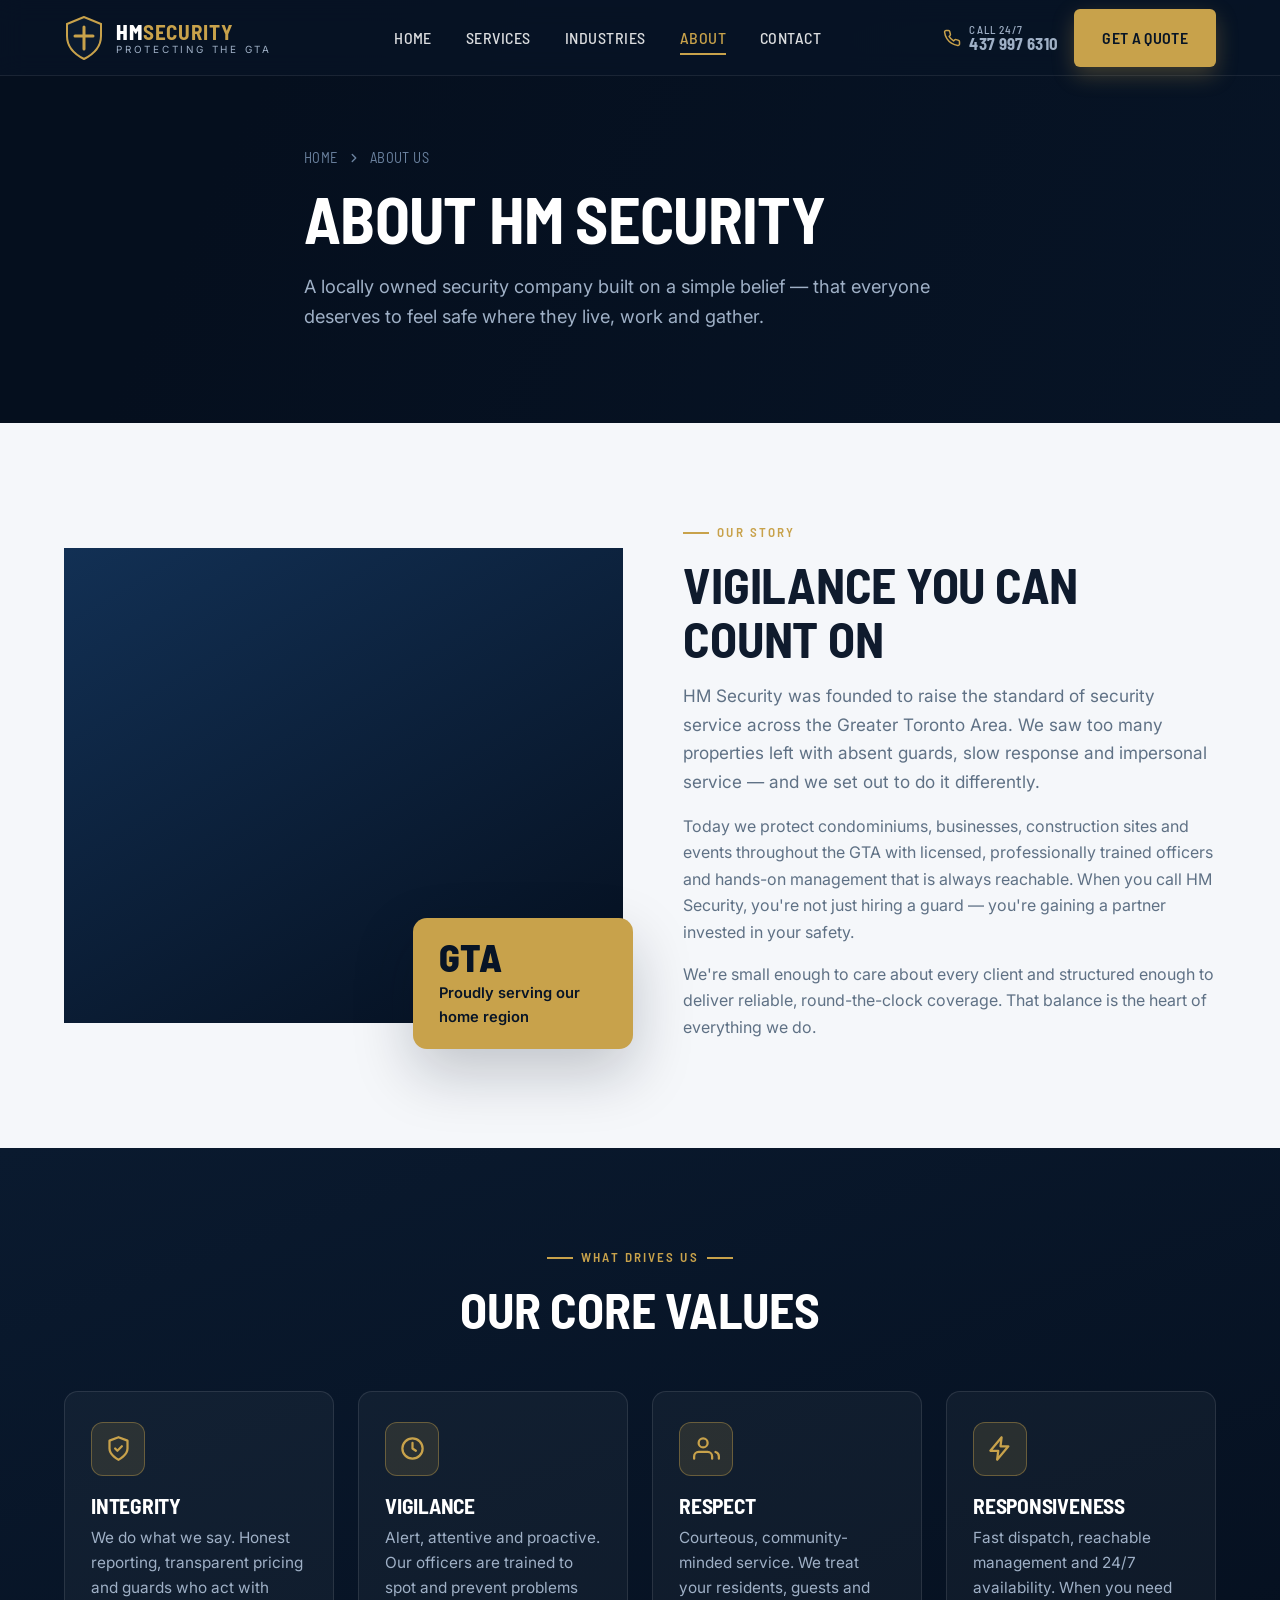
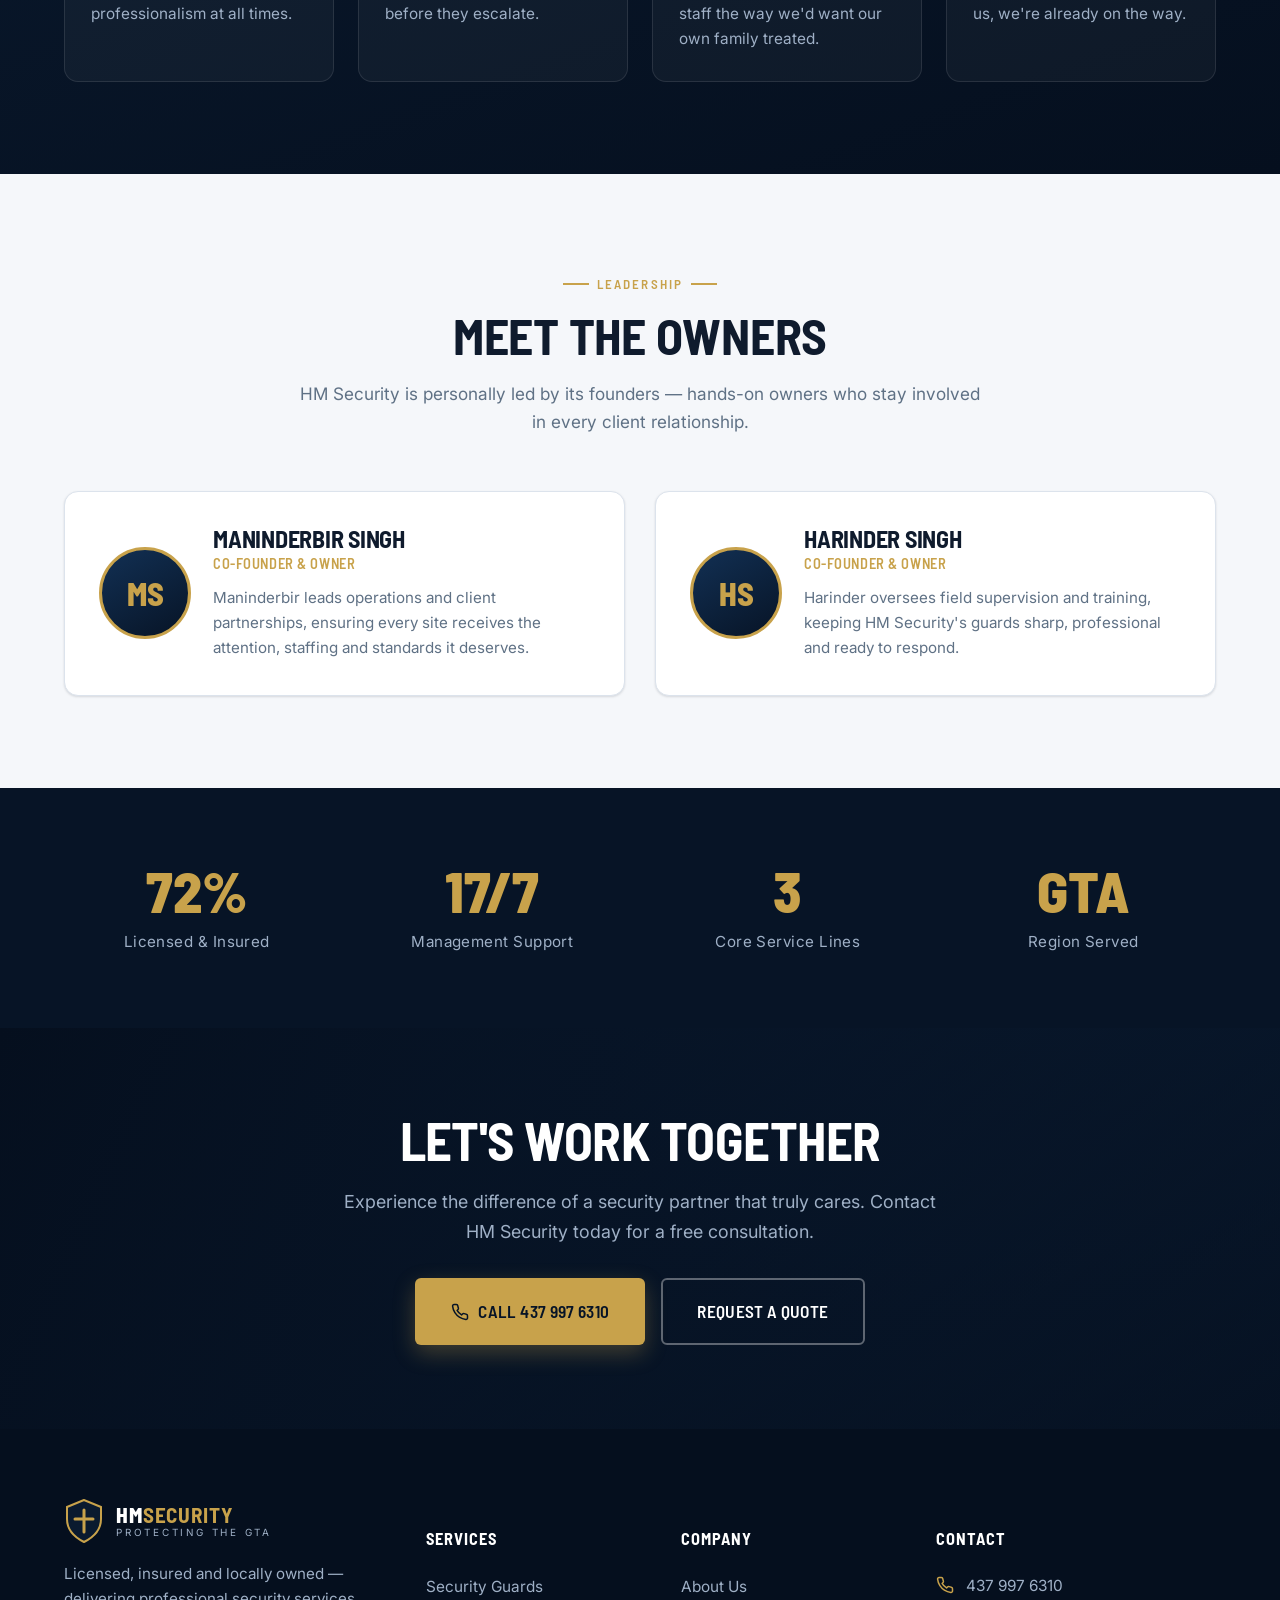
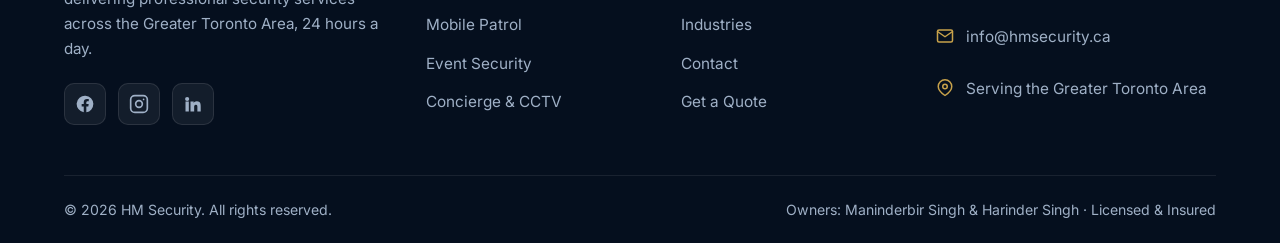
==== about.html @ 4926ed08 "Initial commit: HM Security website Multi-page static site for HM Security (GTA security company). P" ====
<!DOCTYPE html>
<html lang="en">
<head>
  <meta charset="UTF-8" />
  <meta name="viewport" content="width=device-width, initial-scale=1" />
  <title>About HM Security | Locally Owned GTA Security Company</title>
  <meta name="description" content="HM Security is a locally owned, licensed and insured security company serving the GTA. Founded by Maninderbir Singh and Harinder Singh, built on trust, vigilance and integrity." />
  <meta name="keywords" content="about HM Security, GTA security company, licensed security Ontario, Maninderbir Singh, Harinder Singh, local security company" />
  <link rel="preconnect" href="https://fonts.googleapis.com" />
  <link rel="preconnect" href="https://fonts.gstatic.com" crossorigin />
  <link rel="preconnect" href="https://images.unsplash.com" />
  <link rel="stylesheet" href="assets/css/style.css" />
  <link rel="icon" href="data:image/svg+xml,%3Csvg xmlns='http://www.w3.org/2000/svg' viewBox='0 0 40 44'%3E%3Cpath d='M20 1 3 8v12c0 11 7 18 17 23 10-5 17-12 17-23V8L20 1z' fill='%23071426' stroke='%23c8a24b' stroke-width='2'/%3E%3Cpath d='M20 12v18M12 20h16' stroke='%23c8a24b' stroke-width='3' stroke-linecap='round'/%3E%3C/svg%3E" />
</head>
<body>
  <a class="skip-link" href="#main">Skip to content</a>

  <header class="site-header">
    <div class="container nav">
      <a class="brand" href="index.html" aria-label="HM Security home">
        <svg class="brand__mark" viewBox="0 0 40 44" fill="none" aria-hidden="true"><path d="M20 1 3 8v12c0 11 7 18 17 23 10-5 17-12 17-23V8L20 1z" fill="#0a1a2f" stroke="#c8a24b" stroke-width="2"/><path d="M20 11v22M11 20h18" stroke="#c8a24b" stroke-width="3" stroke-linecap="round"/></svg>
        <span class="brand__text"><span class="brand__name">HM<b>Security</b></span><span class="brand__tag">Protecting the GTA</span></span>
      </a>
      <nav class="nav__links" aria-label="Primary">
        <a href="index.html">Home</a>
        <a href="services.html">Services</a>
        <a href="industries.html">Industries</a>
        <a href="about.html" class="active">About</a>
        <a href="contact.html">Contact</a>
      </nav>
      <div class="nav__cta">
        <a class="nav__phone" href="tel:+14379976310"><svg viewBox="0 0 24 24" fill="none" stroke="currentColor" stroke-width="2" aria-hidden="true"><path d="M22 16.92v3a2 2 0 0 1-2.18 2 19.79 19.79 0 0 1-8.63-3.07 19.5 19.5 0 0 1-6-6 19.79 19.79 0 0 1-3.07-8.67A2 2 0 0 1 4.11 2h3a2 2 0 0 1 2 1.72c.13.96.36 1.9.7 2.81a2 2 0 0 1-.45 2.11L8.09 9.91a16 16 0 0 0 6 6l1.27-1.27a2 2 0 0 1 2.11-.45c.9.34 1.85.57 2.81.7A2 2 0 0 1 22 16.92z" stroke-linecap="round" stroke-linejoin="round"/></svg><span class="brand__text"><span>Call 24/7</span><strong>437 997 6310</strong></span></a>
        <a class="btn btn--primary" href="contact.html">Get a Quote</a>
        <button class="nav__toggle" aria-label="Toggle menu" aria-expanded="false"><span></span><span></span><span></span></button>
      </div>
    </div>
  </header>

  <main id="main">
    <section class="page-hero">
      <div class="page-hero__bg"><img src="https://images.unsplash.com/photo-1547321627-2479fe834b1e?w=1800&q=80" alt="Corporate towers in the city" /></div>
      <div class="container page-hero__inner">
        <nav class="breadcrumb" aria-label="Breadcrumb"><a href="index.html">Home</a> <svg viewBox="0 0 24 24" fill="none" stroke="currentColor" stroke-width="2.4" aria-hidden="true"><path d="m9 6 6 6-6 6" stroke-linecap="round" stroke-linejoin="round"/></svg> <span>About Us</span></nav>
        <h1>About HM Security</h1>
        <p>A locally owned security company built on a simple belief — that everyone deserves to feel safe where they live, work and gather.</p>
      </div>
    </section>

    <!-- STORY -->
    <section class="section">
      <div class="container">
        <div class="split">
          <div class="split__media reveal"><img src="https://images.unsplash.com/photo-1517913451214-e22ce660e086?w=900&q=80" alt="Security officer standing guard" loading="lazy" /><div class="split__badge"><div class="n">GTA</div><div class="t">Proudly serving our home region</div></div></div>
          <div class="split__content reveal" data-delay="1">
            <span class="eyebrow">Our Story</span>
            <h2 class="section-title">Vigilance You Can Count On</h2>
            <p class="lead">HM Security was founded to raise the standard of security service across the Greater Toronto Area. We saw too many properties left with absent guards, slow response and impersonal service — and we set out to do it differently.</p>
            <p style="color:var(--muted);">Today we protect condominiums, businesses, construction sites and events throughout the GTA with licensed, professionally trained officers and hands-on management that is always reachable. When you call HM Security, you're not just hiring a guard — you're gaining a partner invested in your safety.</p>
            <p style="color:var(--muted);">We're small enough to care about every client and structured enough to deliver reliable, round-the-clock coverage. That balance is the heart of everything we do.</p>
          </div>
        </div>
      </div>
    </section>

    <!-- VALUES -->
    <section class="section section--navy">
      <div class="container">
        <div class="section-head center reveal">
          <span class="eyebrow eyebrow--center">What Drives Us</span>
          <h2 class="section-title">Our Core Values</h2>
        </div>
        <div class="values">
          <div class="value reveal"><div class="value__icon"><svg viewBox="0 0 24 24" fill="none" stroke="currentColor" stroke-width="2" aria-hidden="true"><path d="M12 22s8-4 8-10V5l-8-3-8 3v7c0 6 8 10 8 10z" stroke-linejoin="round"/><path d="m9 12 2 2 4-4" stroke-linecap="round" stroke-linejoin="round"/></svg></div><h4>Integrity</h4><p>We do what we say. Honest reporting, transparent pricing and guards who act with professionalism at all times.</p></div>
          <div class="value reveal" data-delay="1"><div class="value__icon"><svg viewBox="0 0 24 24" fill="none" stroke="currentColor" stroke-width="2" aria-hidden="true"><circle cx="12" cy="12" r="9"/><path d="M12 7v5l3 2" stroke-linecap="round" stroke-linejoin="round"/></svg></div><h4>Vigilance</h4><p>Alert, attentive and proactive. Our officers are trained to spot and prevent problems before they escalate.</p></div>
          <div class="value reveal" data-delay="2"><div class="value__icon"><svg viewBox="0 0 24 24" fill="none" stroke="currentColor" stroke-width="2" aria-hidden="true"><path d="M17 21v-2a4 4 0 0 0-4-4H5a4 4 0 0 0-4 4v2" stroke-linecap="round"/><circle cx="9" cy="7" r="4"/><path d="M23 21v-2a4 4 0 0 0-3-3.87" stroke-linecap="round"/></svg></div><h4>Respect</h4><p>Courteous, community-minded service. We treat your residents, guests and staff the way we'd want our own family treated.</p></div>
          <div class="value reveal" data-delay="3"><div class="value__icon"><svg viewBox="0 0 24 24" fill="none" stroke="currentColor" stroke-width="2" aria-hidden="true"><path d="M13 2 3 14h7l-1 8 10-12h-7l1-8z" stroke-linejoin="round"/></svg></div><h4>Responsiveness</h4><p>Fast dispatch, reachable management and 24/7 availability. When you need us, we're already on the way.</p></div>
        </div>
      </div>
    </section>

    <!-- OWNERS -->
    <section class="section">
      <div class="container">
        <div class="section-head center reveal">
          <span class="eyebrow eyebrow--center">Leadership</span>
          <h2 class="section-title">Meet the Owners</h2>
          <p class="lead">HM Security is personally led by its founders — hands-on owners who stay involved in every client relationship.</p>
        </div>
        <div class="owners">
          <div class="owner reveal">
            <div class="owner__avatar">MS</div>
            <div>
              <h3>Maninderbir Singh</h3>
              <div class="role">Co-Founder &amp; Owner</div>
              <p>Maninderbir leads operations and client partnerships, ensuring every site receives the attention, staffing and standards it deserves.</p>
            </div>
          </div>
          <div class="owner reveal" data-delay="1">
            <div class="owner__avatar">HS</div>
            <div>
              <h3>Harinder Singh</h3>
              <div class="role">Co-Founder &amp; Owner</div>
              <p>Harinder oversees field supervision and training, keeping HM Security's guards sharp, professional and ready to respond.</p>
            </div>
          </div>
        </div>
      </div>
    </section>

    <!-- STATS -->
    <section class="section--tight section--dark">
      <div class="container">
        <div class="stats">
          <div class="stat reveal"><div class="num"><span data-count="100">0</span>%</div><div class="label">Licensed &amp; Insured</div></div>
          <div class="stat reveal" data-delay="1"><div class="num"><span data-count="24">0</span>/7</div><div class="label">Management Support</div></div>
          <div class="stat reveal" data-delay="2"><div class="num"><span data-count="4">0</span></div><div class="label">Core Service Lines</div></div>
          <div class="stat reveal" data-delay="3"><div class="num">GTA</div><div class="label">Region Served</div></div>
        </div>
      </div>
    </section>

    <!-- CTA BAND -->
    <section class="cta-band">
      <div class="cta-band__bg"><img src="https://images.unsplash.com/photo-1674699244662-980de86e2bbb?w=1800&q=80" alt="City at night" loading="lazy" /></div>
      <div class="container cta-band__inner reveal">
        <h2>Let's Work Together</h2>
        <p>Experience the difference of a security partner that truly cares. Contact HM Security today for a free consultation.</p>
        <div class="cta-band__actions">
          <a class="btn btn--primary btn--lg" href="tel:+14379976310"><svg viewBox="0 0 24 24" fill="none" stroke="currentColor" stroke-width="2" aria-hidden="true"><path d="M22 16.92v3a2 2 0 0 1-2.18 2 19.79 19.79 0 0 1-8.63-3.07 19.5 19.5 0 0 1-6-6 19.79 19.79 0 0 1-3.07-8.67A2 2 0 0 1 4.11 2h3a2 2 0 0 1 2 1.72c.13.96.36 1.9.7 2.81a2 2 0 0 1-.45 2.11L8.09 9.91a16 16 0 0 0 6 6l1.27-1.27a2 2 0 0 1 2.11-.45c.9.34 1.85.57 2.81.7A2 2 0 0 1 22 16.92z" stroke-linecap="round" stroke-linejoin="round"/></svg> Call 437 997 6310</a>
          <a class="btn btn--ghost btn--lg" href="contact.html">Request a Quote</a>
        </div>
      </div>
    </section>
  </main>

  <footer class="site-footer">
    <div class="container">
      <div class="footer-grid">
        <div class="footer-brand">
          <a class="brand" href="index.html"><svg class="brand__mark" viewBox="0 0 40 44" fill="none" aria-hidden="true"><path d="M20 1 3 8v12c0 11 7 18 17 23 10-5 17-12 17-23V8L20 1z" fill="#0a1a2f" stroke="#c8a24b" stroke-width="2"/><path d="M20 11v22M11 20h18" stroke="#c8a24b" stroke-width="3" stroke-linecap="round"/></svg><span class="brand__text"><span class="brand__name">HM<b>Security</b></span><span class="brand__tag">Protecting the GTA</span></span></a>
          <p>Licensed, insured and locally owned — delivering professional security services across the Greater Toronto Area, 24 hours a day.</p>
          <div class="footer-social">
            <a href="#" aria-label="Facebook"><svg viewBox="0 0 24 24" fill="currentColor" aria-hidden="true"><path d="M22 12a10 10 0 1 0-11.5 9.9v-7H8v-2.9h2.5V9.8c0-2.5 1.5-3.9 3.8-3.9 1.1 0 2.2.2 2.2.2v2.5h-1.3c-1.2 0-1.6.8-1.6 1.6v1.9h2.8l-.4 2.9h-2.4v7A10 10 0 0 0 22 12z"/></svg></a>
            <a href="#" aria-label="Instagram"><svg viewBox="0 0 24 24" fill="none" stroke="currentColor" stroke-width="2" aria-hidden="true"><rect x="2" y="2" width="20" height="20" rx="5"/><circle cx="12" cy="12" r="4"/><circle cx="17.5" cy="6.5" r="1" fill="currentColor" stroke="none"/></svg></a>
            <a href="#" aria-label="LinkedIn"><svg viewBox="0 0 24 24" fill="currentColor" aria-hidden="true"><path d="M4.98 3.5a2.5 2.5 0 1 1 0 5 2.5 2.5 0 0 1 0-5zM3 9h4v12H3zM9 9h3.8v1.7h.05c.53-1 1.8-2 3.7-2 4 0 4.7 2.6 4.7 6V21h-4v-5.3c0-1.3 0-2.9-1.8-2.9s-2.05 1.4-2.05 2.8V21H9z"/></svg></a>
          </div>
        </div>
        <div class="footer-col"><h5>Services</h5><ul><li><a href="services.html#guards">Security Guards</a></li><li><a href="services.html#patrol">Mobile Patrol</a></li><li><a href="services.html#events">Event Security</a></li><li><a href="services.html#concierge">Concierge &amp; CCTV</a></li></ul></div>
        <div class="footer-col"><h5>Company</h5><ul><li><a href="about.html">About Us</a></li><li><a href="industries.html">Industries</a></li><li><a href="contact.html">Contact</a></li><li><a href="contact.html">Get a Quote</a></li></ul></div>
        <div class="footer-col"><h5>Contact</h5><ul class="footer-contact">
          <li><svg viewBox="0 0 24 24" fill="none" stroke="currentColor" stroke-width="2" aria-hidden="true"><path d="M22 16.92v3a2 2 0 0 1-2.18 2 19.79 19.79 0 0 1-8.63-3.07 19.5 19.5 0 0 1-6-6 19.79 19.79 0 0 1-3.07-8.67A2 2 0 0 1 4.11 2h3a2 2 0 0 1 2 1.72c.13.96.36 1.9.7 2.81a2 2 0 0 1-.45 2.11L8.09 9.91a16 16 0 0 0 6 6l1.27-1.27a2 2 0 0 1 2.11-.45c.9.34 1.85.57 2.81.7A2 2 0 0 1 22 16.92z" stroke-linecap="round" stroke-linejoin="round"/></svg> <a href="tel:+14379976310">437 997 6310</a></li>
          <li><svg viewBox="0 0 24 24" fill="none" stroke="currentColor" stroke-width="2" aria-hidden="true"><rect x="2" y="4" width="20" height="16" rx="2"/><path d="m22 6-10 7L2 6" stroke-linecap="round" stroke-linejoin="round"/></svg> <a href="mailto:info@hmsecurity.ca">info@hmsecurity.ca</a></li>
          <li><svg viewBox="0 0 24 24" fill="none" stroke="currentColor" stroke-width="2" aria-hidden="true"><path d="M21 10c0 6-9 12-9 12s-9-6-9-12a9 9 0 0 1 18 0z" stroke-linejoin="round"/><circle cx="12" cy="10" r="3"/></svg> Serving the Greater Toronto Area</li>
        </ul></div>
      </div>
      <div class="footer-bottom">
        <span>&copy; <span id="year">2026</span> HM Security. All rights reserved.</span>
        <span>Owners: Maninderbir Singh &amp; Harinder Singh · Licensed &amp; Insured</span>
      </div>
    </div>
  </footer>

  <script src="assets/js/main.js"></script>
</body>
</html>
---- assets/css/style.css ----
/* =========================================================================
   HM SECURITY — Design System
   Style: Trust & Authority  |  Palette: Deep Navy + Gold
   ========================================================================= */

/* ----- Fonts ----- */
@import url('https://fonts.googleapis.com/css2?family=Barlow+Semi+Condensed:wght@500;600;700;800&family=Inter:wght@400;500;600;700&display=swap');

/* ----- Design Tokens ----- */
:root {
  /* Brand */
  --navy-950: #050f1e;
  --navy-900: #071426;
  --navy-850: #0a1a2f;
  --navy-800: #0d2038;
  --navy-700: #123054;
  --navy-600: #1c4172;
  --steel-400: #6b829f;
  --steel-300: #9fb0c6;

  --gold: #c8a24b;
  --gold-bright: #e2bd63;
  --gold-soft: rgba(200, 162, 75, 0.14);

  /* Neutrals */
  --white: #ffffff;
  --paper: #f5f7fa;
  --paper-2: #eef2f7;
  --ink-900: #0f1b2d;
  --ink-700: #35465c;
  --ink-500: #5f7185;
  --line: #dce3ec;

  /* Semantic */
  --bg: var(--paper);
  --text: var(--ink-900);
  --muted: var(--ink-500);

  /* Type */
  --font-head: 'Barlow Semi Condensed', system-ui, sans-serif;
  --font-body: 'Inter', system-ui, -apple-system, sans-serif;

  /* Rhythm */
  --container: 1200px;
  --radius: 6px;
  --radius-lg: 14px;
  --shadow-sm: 0 1px 3px rgba(7, 20, 38, 0.08), 0 1px 2px rgba(7, 20, 38, 0.06);
  --shadow-md: 0 10px 30px rgba(7, 20, 38, 0.12);
  --shadow-lg: 0 24px 60px rgba(7, 20, 38, 0.22);
  --ease: cubic-bezier(0.22, 1, 0.36, 1);

  /* Layout */
  --header-h: 76px;
}

/* ----- Reset ----- */
*, *::before, *::after { box-sizing: border-box; }
html { scroll-behavior: smooth; -webkit-text-size-adjust: 100%; }
body {
  margin: 0;
  font-family: var(--font-body);
  font-size: 16px;
  line-height: 1.65;
  color: var(--text);
  background: var(--bg);
  -webkit-font-smoothing: antialiased;
  overflow-x: hidden;
}
img { max-width: 100%; display: block; }
a { color: inherit; text-decoration: none; }
button { font-family: inherit; cursor: pointer; }
ul { margin: 0; padding: 0; list-style: none; }
h1, h2, h3, h4 {
  font-family: var(--font-head);
  line-height: 1.08;
  margin: 0;
  font-weight: 700;
  letter-spacing: -0.01em;
}

/* ----- Utilities ----- */
.container { width: 100%; max-width: var(--container); margin-inline: auto; padding-inline: 24px; }
.section { padding: 92px 0; }
.section--tight { padding: 64px 0; }
.center { text-align: center; }
.eyebrow {
  display: inline-flex; align-items: center; gap: 8px;
  font-family: var(--font-head);
  font-weight: 600; font-size: 0.82rem; letter-spacing: 0.16em; text-transform: uppercase;
  color: var(--gold);
}
.eyebrow::before { content: ""; width: 26px; height: 2px; background: var(--gold); display: inline-block; }
.eyebrow--center::after { content: ""; width: 26px; height: 2px; background: var(--gold); display: inline-block; }
.section-title {
  font-size: clamp(2rem, 4.4vw, 3.1rem);
  margin: 14px 0 0;
  text-transform: uppercase;
  letter-spacing: -0.005em;
}
.lead { color: var(--muted); font-size: 1.075rem; max-width: 62ch; }
.center .lead { margin-inline: auto; }
.gold { color: var(--gold); }

/* Skip link */
.skip-link {
  position: absolute; left: -999px; top: 0; z-index: 1000;
  background: var(--gold); color: var(--navy-900); padding: 10px 18px; font-weight: 600;
}
.skip-link:focus { left: 12px; top: 12px; }

/* ----- Buttons ----- */
.btn {
  display: inline-flex; align-items: center; justify-content: center; gap: 9px;
  font-family: var(--font-head); font-weight: 600; font-size: 1rem; letter-spacing: 0.02em;
  padding: 14px 26px; border-radius: var(--radius); border: 2px solid transparent;
  transition: transform 0.2s var(--ease), background 0.2s var(--ease), color 0.2s var(--ease), box-shadow 0.2s var(--ease);
  min-height: 48px; text-transform: uppercase; white-space: nowrap;
}
.btn svg { width: 18px; height: 18px; }
.btn--primary { background: var(--gold); color: var(--navy-900); box-shadow: 0 8px 22px rgba(200, 162, 75, 0.3); }
.btn--primary:hover { background: var(--gold-bright); transform: translateY(-2px); }
.btn--ghost { background: transparent; color: var(--white); border-color: rgba(255, 255, 255, 0.35); }
.btn--ghost:hover { border-color: var(--gold); color: var(--gold); }
.btn--dark { background: var(--navy-800); color: var(--white); }
.btn--dark:hover { background: var(--navy-700); transform: translateY(-2px); }
.btn--block { width: 100%; }
.btn--lg { padding: 17px 34px; font-size: 1.08rem; }

/* Focus visibility */
a:focus-visible, button:focus-visible, input:focus-visible, textarea:focus-visible, select:focus-visible {
  outline: 3px solid var(--gold); outline-offset: 3px; border-radius: 4px;
}

/* =========================================================================
   HEADER / NAV
   ========================================================================= */
.site-header {
  position: fixed; top: 0; left: 0; right: 0; z-index: 100;
  height: var(--header-h);
  background: rgba(7, 20, 38, 0.72);
  backdrop-filter: blur(12px);
  border-bottom: 1px solid rgba(255, 255, 255, 0.08);
  transition: background 0.3s var(--ease), box-shadow 0.3s var(--ease);
}
.site-header.scrolled { background: var(--navy-900); box-shadow: var(--shadow-md); }
.nav {
  display: flex; align-items: center; justify-content: space-between; gap: 24px;
  height: var(--header-h);
}
.brand { display: flex; align-items: center; gap: 12px; }
.brand__mark { width: 40px; height: 44px; flex-shrink: 0; }
.brand__text { display: flex; flex-direction: column; line-height: 1; }
.brand__name {
  font-family: var(--font-head); font-weight: 800; font-size: 1.32rem; letter-spacing: 0.04em;
  color: var(--white); text-transform: uppercase;
}
.brand__name b { color: var(--gold); }
.brand__tag { font-size: 0.62rem; letter-spacing: 0.28em; text-transform: uppercase; color: var(--steel-300); margin-top: 3px; }

.nav__links { display: flex; align-items: center; gap: 4px; }
.nav__links a {
  font-family: var(--font-head); font-weight: 500; font-size: 1rem; color: rgba(255, 255, 255, 0.86);
  padding: 10px 15px; border-radius: var(--radius); position: relative; transition: color 0.2s;
  text-transform: uppercase; letter-spacing: 0.03em;
}
.nav__links a::after {
  content: ""; position: absolute; left: 15px; right: 15px; bottom: 6px; height: 2px;
  background: var(--gold); transform: scaleX(0); transform-origin: left; transition: transform 0.25s var(--ease);
}
.nav__links a:hover { color: var(--white); }
.nav__links a:hover::after, .nav__links a.active::after { transform: scaleX(1); }
.nav__links a.active { color: var(--gold); }

.nav__cta { display: flex; align-items: center; gap: 16px; }
.nav__phone { display: flex; align-items: center; gap: 8px; color: var(--white); font-family: var(--font-head); font-weight: 600; }
.nav__phone svg { width: 18px; height: 18px; color: var(--gold); }
.nav__phone span { font-size: 0.7rem; display: block; color: var(--steel-300); letter-spacing: 0.1em; text-transform: uppercase; font-weight: 500; }
.nav__phone strong { font-size: 1.05rem; letter-spacing: 0.02em; }

.nav__toggle {
  display: none; width: 46px; height: 46px; background: transparent; border: 1px solid rgba(255,255,255,0.25);
  border-radius: var(--radius); flex-direction: column; align-items: center; justify-content: center; gap: 5px;
}
.nav__toggle span { width: 22px; height: 2px; background: var(--white); transition: transform 0.3s, opacity 0.3s; }
.nav__toggle[aria-expanded="true"] span:nth-child(1) { transform: translateY(7px) rotate(45deg); }
.nav__toggle[aria-expanded="true"] span:nth-child(2) { opacity: 0; }
.nav__toggle[aria-expanded="true"] span:nth-child(3) { transform: translateY(-7px) rotate(-45deg); }

/* =========================================================================
   HERO
   ========================================================================= */
.hero {
  position: relative; min-height: 92vh; display: flex; align-items: center;
  padding-top: var(--header-h); color: var(--white);
  background: var(--navy-900);
}
.hero__bg { position: absolute; inset: 0; z-index: 0; overflow: hidden; }
.hero__bg img { width: 100%; height: 100%; object-fit: cover; opacity: 0.55; }
.hero__bg::after {
  content: ""; position: absolute; inset: 0;
  background: linear-gradient(105deg, var(--navy-950) 12%, rgba(7,20,38,0.82) 45%, rgba(7,20,38,0.5) 100%);
}
.hero__inner { position: relative; z-index: 2; padding: 60px 0; max-width: 760px; }
.hero__badge {
  display: inline-flex; align-items: center; gap: 10px; margin-bottom: 26px;
  background: rgba(255,255,255,0.07); border: 1px solid rgba(255,255,255,0.16);
  padding: 8px 16px; border-radius: 100px; font-size: 0.82rem; font-weight: 500; color: var(--steel-300);
}
.hero__badge b { color: var(--white); }
.hero__badge .dot { width: 8px; height: 8px; border-radius: 50%; background: #35d07f; box-shadow: 0 0 0 4px rgba(53,208,127,0.2); }
.hero h1 {
  font-size: clamp(2.6rem, 6.4vw, 5rem); text-transform: uppercase; letter-spacing: -0.015em;
}
.hero h1 .gold { display: block; }
.hero__sub { font-size: clamp(1.05rem, 2vw, 1.28rem); color: rgba(232,238,246,0.9); margin: 24px 0 34px; max-width: 60ch; }
.hero__actions { display: flex; flex-wrap: wrap; gap: 16px; }
.hero__stats {
  display: flex; flex-wrap: wrap; gap: 40px; margin-top: 56px; padding-top: 34px;
  border-top: 1px solid rgba(255,255,255,0.14);
}
.hero__stat .num { font-family: var(--font-head); font-weight: 800; font-size: 2.4rem; color: var(--white); line-height: 1; }
.hero__stat .num .gold { display: inline; }
.hero__stat .label { font-size: 0.86rem; color: var(--steel-300); margin-top: 6px; letter-spacing: 0.04em; }

/* =========================================================================
   TRUST BAR
   ========================================================================= */
.trustbar { background: var(--navy-900); border-top: 1px solid rgba(255,255,255,0.06); padding: 26px 0; }
.trustbar__inner { display: flex; flex-wrap: wrap; align-items: center; justify-content: center; gap: 18px 40px; }
.trustbar__item { display: flex; align-items: center; gap: 11px; color: var(--steel-300); font-family: var(--font-head); font-weight: 500; letter-spacing: 0.04em; }
.trustbar__item svg { width: 22px; height: 22px; color: var(--gold); flex-shrink: 0; }
.trustbar__item b { color: var(--white); }

/* =========================================================================
   SECTION HELPERS
   ========================================================================= */
.section--dark { background: var(--navy-900); color: var(--white); }
.section--dark .lead { color: var(--steel-300); }
.section--navy { background: linear-gradient(160deg, var(--navy-850), var(--navy-950)); color: var(--white); }
.section--navy .lead { color: var(--steel-300); }
.section-head { max-width: 720px; margin-bottom: 54px; }
.section-head.center { margin-inline: auto; }

/* =========================================================================
   SERVICES GRID
   ========================================================================= */
.svc-grid { display: grid; grid-template-columns: repeat(auto-fit, minmax(270px, 1fr)); gap: 26px; }
.svc-card {
  position: relative; border-radius: var(--radius-lg); overflow: hidden; min-height: 400px;
  display: flex; flex-direction: column; justify-content: flex-end; color: var(--white);
  background: var(--navy-800); box-shadow: var(--shadow-md);
  transition: transform 0.4s var(--ease), box-shadow 0.4s var(--ease);
}
.svc-card__img { position: absolute; inset: 0; z-index: 0; }
.svc-card__img img { width: 100%; height: 100%; object-fit: cover; transition: transform 0.6s var(--ease); }
.svc-card::after {
  content: ""; position: absolute; inset: 0; z-index: 1;
  background: linear-gradient(to top, var(--navy-950) 8%, rgba(7,20,38,0.78) 40%, rgba(7,20,38,0.15) 100%);
}
.svc-card__body { position: relative; z-index: 2; padding: 30px 28px 32px; }
.svc-card__icon {
  width: 52px; height: 52px; display: grid; place-items: center; border-radius: 12px;
  background: var(--gold-soft); border: 1px solid rgba(200,162,75,0.4); margin-bottom: 18px;
}
.svc-card__icon svg { width: 26px; height: 26px; color: var(--gold); }
.svc-card h3 { font-size: 1.5rem; text-transform: uppercase; }
.svc-card p { color: rgba(232,238,246,0.82); margin: 10px 0 16px; font-size: 0.96rem; }
.svc-card__link { display: inline-flex; align-items: center; gap: 8px; color: var(--gold); font-family: var(--font-head); font-weight: 600; text-transform: uppercase; font-size: 0.9rem; letter-spacing: 0.04em; }
.svc-card__link svg { width: 16px; height: 16px; transition: transform 0.25s var(--ease); }
.svc-card:hover { transform: translateY(-8px); box-shadow: var(--shadow-lg); }
.svc-card:hover .svc-card__img img { transform: scale(1.06); }
.svc-card:hover .svc-card__link svg { transform: translateX(5px); }

/* =========================================================================
   FEATURE / WHY-US SPLIT
   ========================================================================= */
.split { display: grid; grid-template-columns: 1.05fr 1fr; gap: 60px; align-items: center; }
.split--rev .split__media { order: 2; }
.split__media { position: relative; }
.split__media img { border-radius: var(--radius-lg); box-shadow: var(--shadow-lg); width: 100%; aspect-ratio: 4/3.4; object-fit: cover; }
.split__badge {
  position: absolute; bottom: -26px; right: -10px; background: var(--gold); color: var(--navy-900);
  padding: 20px 26px; border-radius: var(--radius-lg); box-shadow: var(--shadow-lg); max-width: 220px;
}
.split__badge .n { font-family: var(--font-head); font-weight: 800; font-size: 2.4rem; line-height: 1; }
.split__badge .t { font-weight: 600; font-size: 0.92rem; margin-top: 4px; }

.feature-list { display: grid; gap: 22px; margin-top: 30px; }
.feature-item { display: flex; gap: 16px; }
.feature-item__icon {
  flex-shrink: 0; width: 46px; height: 46px; border-radius: 10px; display: grid; place-items: center;
  background: var(--gold-soft); border: 1px solid rgba(200,162,75,0.35);
}
.feature-item__icon svg { width: 23px; height: 23px; color: var(--gold); }
.section--dark .feature-item__icon, .section--navy .feature-item__icon { background: var(--gold-soft); }
.feature-item h4 { font-family: var(--font-head); font-size: 1.24rem; text-transform: uppercase; letter-spacing: 0.01em; }
.feature-item p { margin: 5px 0 0; color: var(--muted); font-size: 0.97rem; }
.section--dark .feature-item p, .section--navy .feature-item p { color: var(--steel-300); }

/* =========================================================================
   STATS STRIP
   ========================================================================= */
.stats { display: grid; grid-template-columns: repeat(4, 1fr); gap: 30px; }
.stat { text-align: center; padding: 10px; }
.stat .num { font-family: var(--font-head); font-weight: 800; font-size: clamp(2.6rem, 5vw, 3.6rem); color: var(--gold); line-height: 1; }
.stat .label { color: var(--steel-300); margin-top: 10px; font-size: 0.95rem; letter-spacing: 0.03em; }

/* =========================================================================
   INDUSTRIES
   ========================================================================= */
.ind-grid { display: grid; grid-template-columns: repeat(auto-fit, minmax(230px, 1fr)); gap: 22px; }
.ind-card {
  position: relative; border-radius: var(--radius-lg); overflow: hidden; min-height: 260px;
  display: flex; align-items: flex-end; color: var(--white); box-shadow: var(--shadow-md);
}
.ind-card img { position: absolute; inset: 0; width: 100%; height: 100%; object-fit: cover; transition: transform 0.6s var(--ease); z-index: 0; }
.ind-card::after { content: ""; position: absolute; inset: 0; z-index: 1; background: linear-gradient(to top, var(--navy-950) 5%, rgba(7,20,38,0.15) 85%); }
.ind-card__label { position: relative; z-index: 2; padding: 22px 24px; width: 100%; display: flex; align-items: center; justify-content: space-between; }
.ind-card__label h4 { font-family: var(--font-head); font-size: 1.28rem; text-transform: uppercase; letter-spacing: 0.02em; }
.ind-card__label svg { width: 20px; height: 20px; color: var(--gold); opacity: 0; transform: translateX(-6px); transition: 0.3s var(--ease); }
.ind-card:hover img { transform: scale(1.07); }
.ind-card:hover .ind-card__label svg { opacity: 1; transform: translateX(0); }

/* =========================================================================
   PROCESS STEPS
   ========================================================================= */
.steps { display: grid; grid-template-columns: repeat(auto-fit, minmax(220px, 1fr)); gap: 26px; counter-reset: step; }
.step { position: relative; padding: 32px 26px; background: var(--white); border: 1px solid var(--line); border-radius: var(--radius-lg); box-shadow: var(--shadow-sm); }
.section--dark .step, .section--navy .step { background: rgba(255,255,255,0.04); border-color: rgba(255,255,255,0.1); }
.step__n { font-family: var(--font-head); font-weight: 800; font-size: 3rem; color: var(--gold); line-height: 1; opacity: 0.9; }
.step h4 { font-family: var(--font-head); font-size: 1.3rem; margin-top: 12px; text-transform: uppercase; }
.section--dark .step h4, .section--navy .step h4 { color: var(--white); }
.step p { margin: 8px 0 0; color: var(--muted); font-size: 0.96rem; }
.section--dark .step p, .section--navy .step p { color: var(--steel-300); }

/* =========================================================================
   TESTIMONIALS
   ========================================================================= */
.quotes { display: grid; grid-template-columns: repeat(auto-fit, minmax(300px, 1fr)); gap: 26px; }
.quote { background: var(--white); border: 1px solid var(--line); border-radius: var(--radius-lg); padding: 34px 30px; box-shadow: var(--shadow-sm); display: flex; flex-direction: column; }
.section--navy .quote, .section--dark .quote { background: rgba(255,255,255,0.045); border-color: rgba(255,255,255,0.1); }
.quote__stars { display: flex; gap: 3px; color: var(--gold); margin-bottom: 16px; }
.quote__stars svg { width: 20px; height: 20px; }
.quote__text { font-size: 1.06rem; line-height: 1.6; flex: 1; }
.section--navy .quote__text, .section--dark .quote__text { color: #eaf0f7; }
.quote__author { display: flex; align-items: center; gap: 14px; margin-top: 22px; padding-top: 20px; border-top: 1px solid var(--line); }
.section--navy .quote__author, .section--dark .quote__author { border-color: rgba(255,255,255,0.12); }
.quote__avatar { width: 46px; height: 46px; border-radius: 50%; background: var(--gold-soft); color: var(--gold); display: grid; place-items: center; font-family: var(--font-head); font-weight: 700; font-size: 1.1rem; flex-shrink: 0; border: 1px solid rgba(200,162,75,0.4); }
.quote__name { font-family: var(--font-head); font-weight: 600; font-size: 1.05rem; }
.section--navy .quote__name, .section--dark .quote__name { color: var(--white); }
.quote__role { font-size: 0.86rem; color: var(--muted); }
.section--navy .quote__role, .section--dark .quote__role { color: var(--steel-400); }

/* =========================================================================
   CTA BAND
   ========================================================================= */
.cta-band { position: relative; overflow: hidden; background: var(--navy-900); color: var(--white); }
.cta-band__bg { position: absolute; inset: 0; z-index: 0; }
.cta-band__bg img { width: 100%; height: 100%; object-fit: cover; opacity: 0.28; }
.cta-band__bg::after { content: ""; position: absolute; inset: 0; background: linear-gradient(120deg, var(--navy-950), rgba(7,20,38,0.6)); }
.cta-band__inner { position: relative; z-index: 2; text-align: center; padding: 84px 0; }
.cta-band h2 { font-size: clamp(2rem, 5vw, 3.3rem); text-transform: uppercase; }
.cta-band p { color: var(--steel-300); font-size: 1.12rem; max-width: 56ch; margin: 18px auto 32px; }
.cta-band__actions { display: flex; flex-wrap: wrap; gap: 16px; justify-content: center; }

/* =========================================================================
   PAGE HERO (inner pages)
   ========================================================================= */
.page-hero { position: relative; padding: calc(var(--header-h) + 70px) 0 74px; color: var(--white); background: var(--navy-900); overflow: hidden; }
.page-hero__bg { position: absolute; inset: 0; z-index: 0; }
.page-hero__bg img { width: 100%; height: 100%; object-fit: cover; opacity: 0.4; }
.page-hero__bg::after { content: ""; position: absolute; inset: 0; background: linear-gradient(115deg, var(--navy-950) 20%, rgba(7,20,38,0.62)); }
.page-hero__inner { position: relative; z-index: 2; max-width: 720px; }
.page-hero h1 { font-size: clamp(2.4rem, 5.5vw, 4rem); text-transform: uppercase; margin-top: 14px; }
.page-hero p { color: var(--steel-300); font-size: 1.14rem; margin-top: 18px; max-width: 60ch; }
.breadcrumb { display: flex; align-items: center; gap: 9px; font-size: 0.9rem; color: var(--steel-400); font-family: var(--font-head); letter-spacing: 0.03em; text-transform: uppercase; }
.breadcrumb a:hover { color: var(--gold); }
.breadcrumb svg { width: 14px; height: 14px; }

/* =========================================================================
   DETAILED SERVICE ROWS
   ========================================================================= */
.svc-row { display: grid; grid-template-columns: 1fr 1fr; gap: 56px; align-items: center; padding: 30px 0; }
.svc-row--rev .svc-row__media { order: 2; }
.svc-row__media img { border-radius: var(--radius-lg); box-shadow: var(--shadow-lg); width: 100%; aspect-ratio: 4/3.2; object-fit: cover; }
.svc-row__tag { font-family: var(--font-head); font-weight: 700; color: var(--gold); letter-spacing: 0.14em; text-transform: uppercase; font-size: 0.86rem; }
.svc-row h2 { font-size: clamp(1.9rem, 4vw, 2.6rem); text-transform: uppercase; margin: 10px 0 14px; }
.svc-row__points { display: grid; gap: 12px; margin-top: 22px; }
.svc-row__point { display: flex; gap: 12px; align-items: flex-start; }
.svc-row__point svg { width: 22px; height: 22px; color: var(--gold); flex-shrink: 0; margin-top: 2px; }
.svc-row__point span { color: var(--ink-700); }
.svc-anchor { scroll-margin-top: calc(var(--header-h) + 20px); }

/* =========================================================================
   ABOUT — OWNERS / VALUES
   ========================================================================= */
.owners { display: grid; grid-template-columns: repeat(2, 1fr); gap: 30px; }
.owner {
  background: var(--white); border: 1px solid var(--line); border-radius: var(--radius-lg);
  padding: 34px; box-shadow: var(--shadow-sm); display: flex; gap: 22px; align-items: center;
}
.owner__avatar {
  width: 92px; height: 92px; border-radius: 50%; flex-shrink: 0; display: grid; place-items: center;
  background: linear-gradient(150deg, var(--navy-700), var(--navy-900)); color: var(--gold);
  font-family: var(--font-head); font-weight: 800; font-size: 2rem; border: 3px solid var(--gold);
}
.owner h3 { font-size: 1.5rem; text-transform: uppercase; }
.owner .role { color: var(--gold); font-family: var(--font-head); font-weight: 600; letter-spacing: 0.04em; text-transform: uppercase; font-size: 0.9rem; }
.owner p { color: var(--muted); margin: 10px 0 0; font-size: 0.95rem; }

.values { display: grid; grid-template-columns: repeat(auto-fit, minmax(240px, 1fr)); gap: 24px; }
.value { padding: 30px 26px; border-radius: var(--radius-lg); background: rgba(255,255,255,0.04); border: 1px solid rgba(255,255,255,0.1); }
.value__icon { width: 54px; height: 54px; border-radius: 12px; display: grid; place-items: center; background: var(--gold-soft); border: 1px solid rgba(200,162,75,0.4); margin-bottom: 18px; }
.value__icon svg { width: 27px; height: 27px; color: var(--gold); }
.value h4 { font-family: var(--font-head); font-size: 1.34rem; text-transform: uppercase; color: var(--white); }
.value p { color: var(--steel-300); margin: 8px 0 0; font-size: 0.96rem; }

/* =========================================================================
   CONTACT
   ========================================================================= */
.contact-grid { display: grid; grid-template-columns: 1fr 1.15fr; gap: 50px; align-items: start; }
.contact-info { display: grid; gap: 18px; }
.contact-card {
  display: flex; gap: 18px; align-items: flex-start; padding: 24px 26px;
  background: var(--white); border: 1px solid var(--line); border-radius: var(--radius-lg); box-shadow: var(--shadow-sm);
  transition: transform 0.25s var(--ease), box-shadow 0.25s var(--ease);
}
.contact-card:hover { transform: translateY(-3px); box-shadow: var(--shadow-md); }
.contact-card__icon { width: 52px; height: 52px; border-radius: 12px; display: grid; place-items: center; background: var(--navy-900); flex-shrink: 0; }
.contact-card__icon svg { width: 25px; height: 25px; color: var(--gold); }
.contact-card .k { font-family: var(--font-head); font-weight: 600; text-transform: uppercase; letter-spacing: 0.05em; font-size: 0.82rem; color: var(--muted); }
.contact-card .v { font-size: 1.18rem; font-weight: 600; color: var(--ink-900); margin-top: 2px; }
.contact-card .v:hover { color: var(--gold); }
.contact-card small { color: var(--muted); }

.form-wrap { background: var(--white); border: 1px solid var(--line); border-radius: var(--radius-lg); padding: 38px; box-shadow: var(--shadow-md); }
.form-row { display: grid; grid-template-columns: 1fr 1fr; gap: 18px; }
.field { margin-bottom: 18px; }
.field label { display: block; font-family: var(--font-head); font-weight: 600; font-size: 0.92rem; margin-bottom: 7px; text-transform: uppercase; letter-spacing: 0.03em; }
.field label .req { color: #d9534f; }
.field input, .field select, .field textarea {
  width: 100%; padding: 13px 15px; border: 1.5px solid var(--line); border-radius: var(--radius);
  font-family: inherit; font-size: 1rem; color: var(--ink-900); background: var(--paper); transition: border 0.2s, box-shadow 0.2s;
}
.field input:focus, .field select:focus, .field textarea:focus { outline: none; border-color: var(--gold); box-shadow: 0 0 0 3px var(--gold-soft); background: var(--white); }
.field textarea { resize: vertical; min-height: 130px; }
.form-note { font-size: 0.86rem; color: var(--muted); margin-top: 6px; }
.form-status { margin-top: 14px; padding: 13px 16px; border-radius: var(--radius); font-weight: 500; display: none; }
.form-status.show { display: block; }
.form-status.ok { background: #e7f6ee; color: #1c7a46; border: 1px solid #b7e2c8; }

/* Map / service-area */
.map-embed { border-radius: var(--radius-lg); overflow: hidden; box-shadow: var(--shadow-md); border: 1px solid var(--line); }
.map-embed iframe { display: block; width: 100%; height: 340px; border: 0; }

/* =========================================================================
   FOOTER
   ========================================================================= */
.site-footer { background: var(--navy-950); color: var(--steel-300); padding: 70px 0 0; }
.footer-grid { display: grid; grid-template-columns: 1.5fr 1fr 1fr 1.3fr; gap: 40px; padding-bottom: 50px; }
.footer-brand .brand { margin-bottom: 18px; }
.footer-brand p { font-size: 0.95rem; max-width: 34ch; }
.footer-social { display: flex; gap: 12px; margin-top: 22px; }
.footer-social a { width: 42px; height: 42px; border-radius: 10px; display: grid; place-items: center; background: rgba(255,255,255,0.06); border: 1px solid rgba(255,255,255,0.1); transition: 0.25s var(--ease); }
.footer-social a:hover { background: var(--gold); color: var(--navy-900); transform: translateY(-3px); }
.footer-social svg { width: 20px; height: 20px; }
.footer-col h5 { font-family: var(--font-head); font-weight: 700; color: var(--white); text-transform: uppercase; letter-spacing: 0.06em; font-size: 1.02rem; margin-bottom: 20px; }
.footer-col ul { display: grid; gap: 12px; }
.footer-col a { font-size: 0.96rem; transition: color 0.2s; }
.footer-col a:hover { color: var(--gold); }
.footer-contact li { display: flex; gap: 12px; align-items: flex-start; margin-bottom: 14px; font-size: 0.96rem; }
.footer-contact svg { width: 18px; height: 18px; color: var(--gold); flex-shrink: 0; margin-top: 3px; }
.footer-bottom { border-top: 1px solid rgba(255,255,255,0.08); padding: 22px 0; display: flex; flex-wrap: wrap; gap: 12px; justify-content: space-between; align-items: center; font-size: 0.88rem; }
.footer-bottom a:hover { color: var(--gold); }

/* =========================================================================
   REVEAL ANIMATION
   ========================================================================= */
.reveal { opacity: 0; transform: translateY(26px); transition: opacity 0.7s var(--ease), transform 0.7s var(--ease); }
.reveal.in { opacity: 1; transform: none; }
.reveal[data-delay="1"] { transition-delay: 0.08s; }
.reveal[data-delay="2"] { transition-delay: 0.16s; }
.reveal[data-delay="3"] { transition-delay: 0.24s; }

/* =========================================================================
   RESPONSIVE
   ========================================================================= */
@media (max-width: 1024px) {
  .split, .svc-row, .contact-grid { grid-template-columns: 1fr; gap: 40px; }
  .svc-row--rev .svc-row__media, .split--rev .split__media { order: 0; }
  .stats { grid-template-columns: repeat(2, 1fr); gap: 34px 20px; }
  .footer-grid { grid-template-columns: 1fr 1fr; gap: 34px; }
  .nav__phone span { display: none; }
}
@media (max-width: 860px) {
  .nav__links {
    position: fixed; top: var(--header-h); left: 0; right: 0;
    flex-direction: column; align-items: stretch; gap: 0;
    background: var(--navy-900); border-bottom: 1px solid rgba(255,255,255,0.1);
    padding: 14px; transform: translateY(-120%); transition: transform 0.35s var(--ease);
    box-shadow: var(--shadow-lg); max-height: calc(100vh - var(--header-h)); overflow-y: auto;
  }
  .nav__links.open { transform: translateY(0); }
  .nav__links a { padding: 15px 16px; font-size: 1.08rem; border-radius: var(--radius); }
  .nav__links a::after { display: none; }
  .nav__links a:hover, .nav__links a.active { background: rgba(255,255,255,0.06); }
  .nav__toggle { display: flex; }
  .nav__phone { display: none; }
  .owners { grid-template-columns: 1fr; }
  .owner { flex-direction: column; text-align: center; }
}
@media (max-width: 560px) {
  .section { padding: 66px 0; }
  .container { padding-inline: 18px; }
  .stats { grid-template-columns: 1fr 1fr; }
  .form-row { grid-template-columns: 1fr; }
  .footer-grid { grid-template-columns: 1fr; }
  .hero__stats { gap: 26px; }
  .hero__stat .num { font-size: 2rem; }
  .split__badge { position: static; margin-top: 18px; max-width: none; }
}

/* Reduced motion */
@media (prefers-reduced-motion: reduce) {
  * { animation-duration: 0.01ms !important; transition-duration: 0.01ms !important; scroll-behavior: auto !important; }
  .reveal { opacity: 1; transform: none; }
}
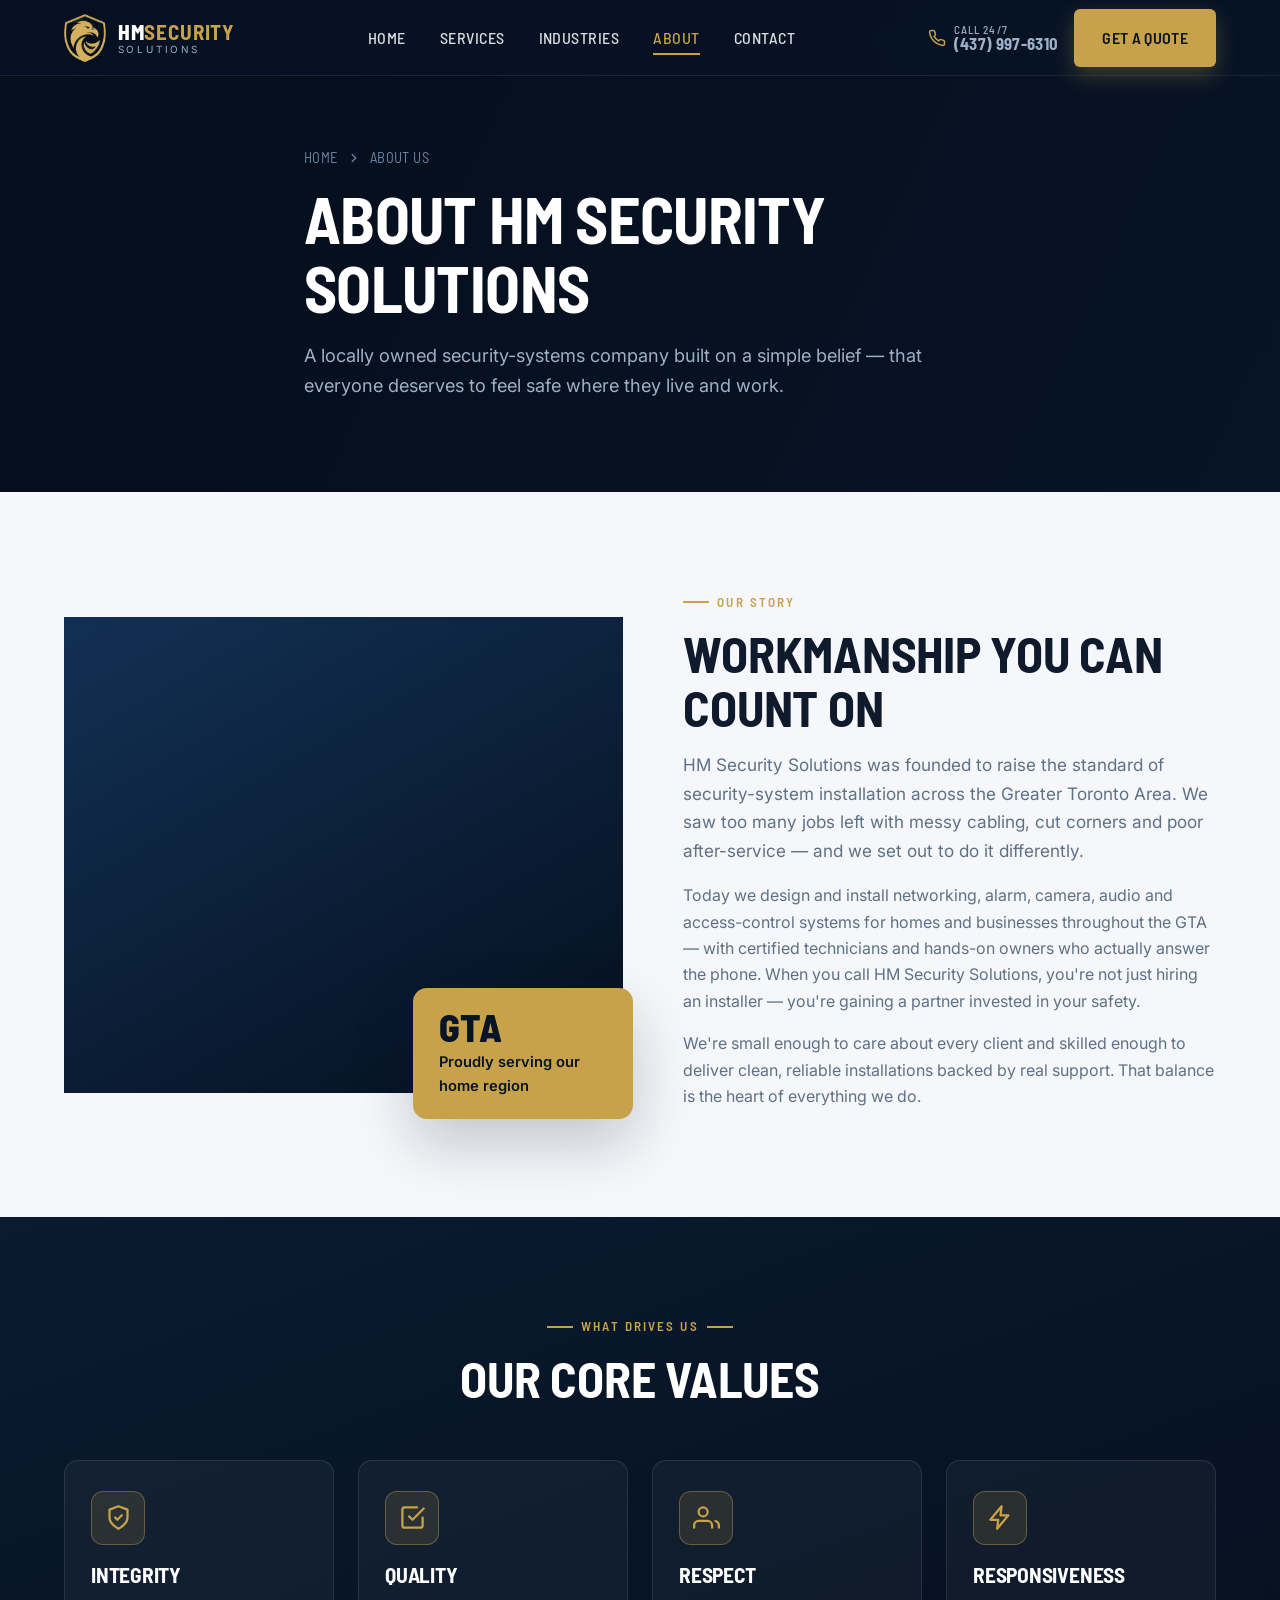
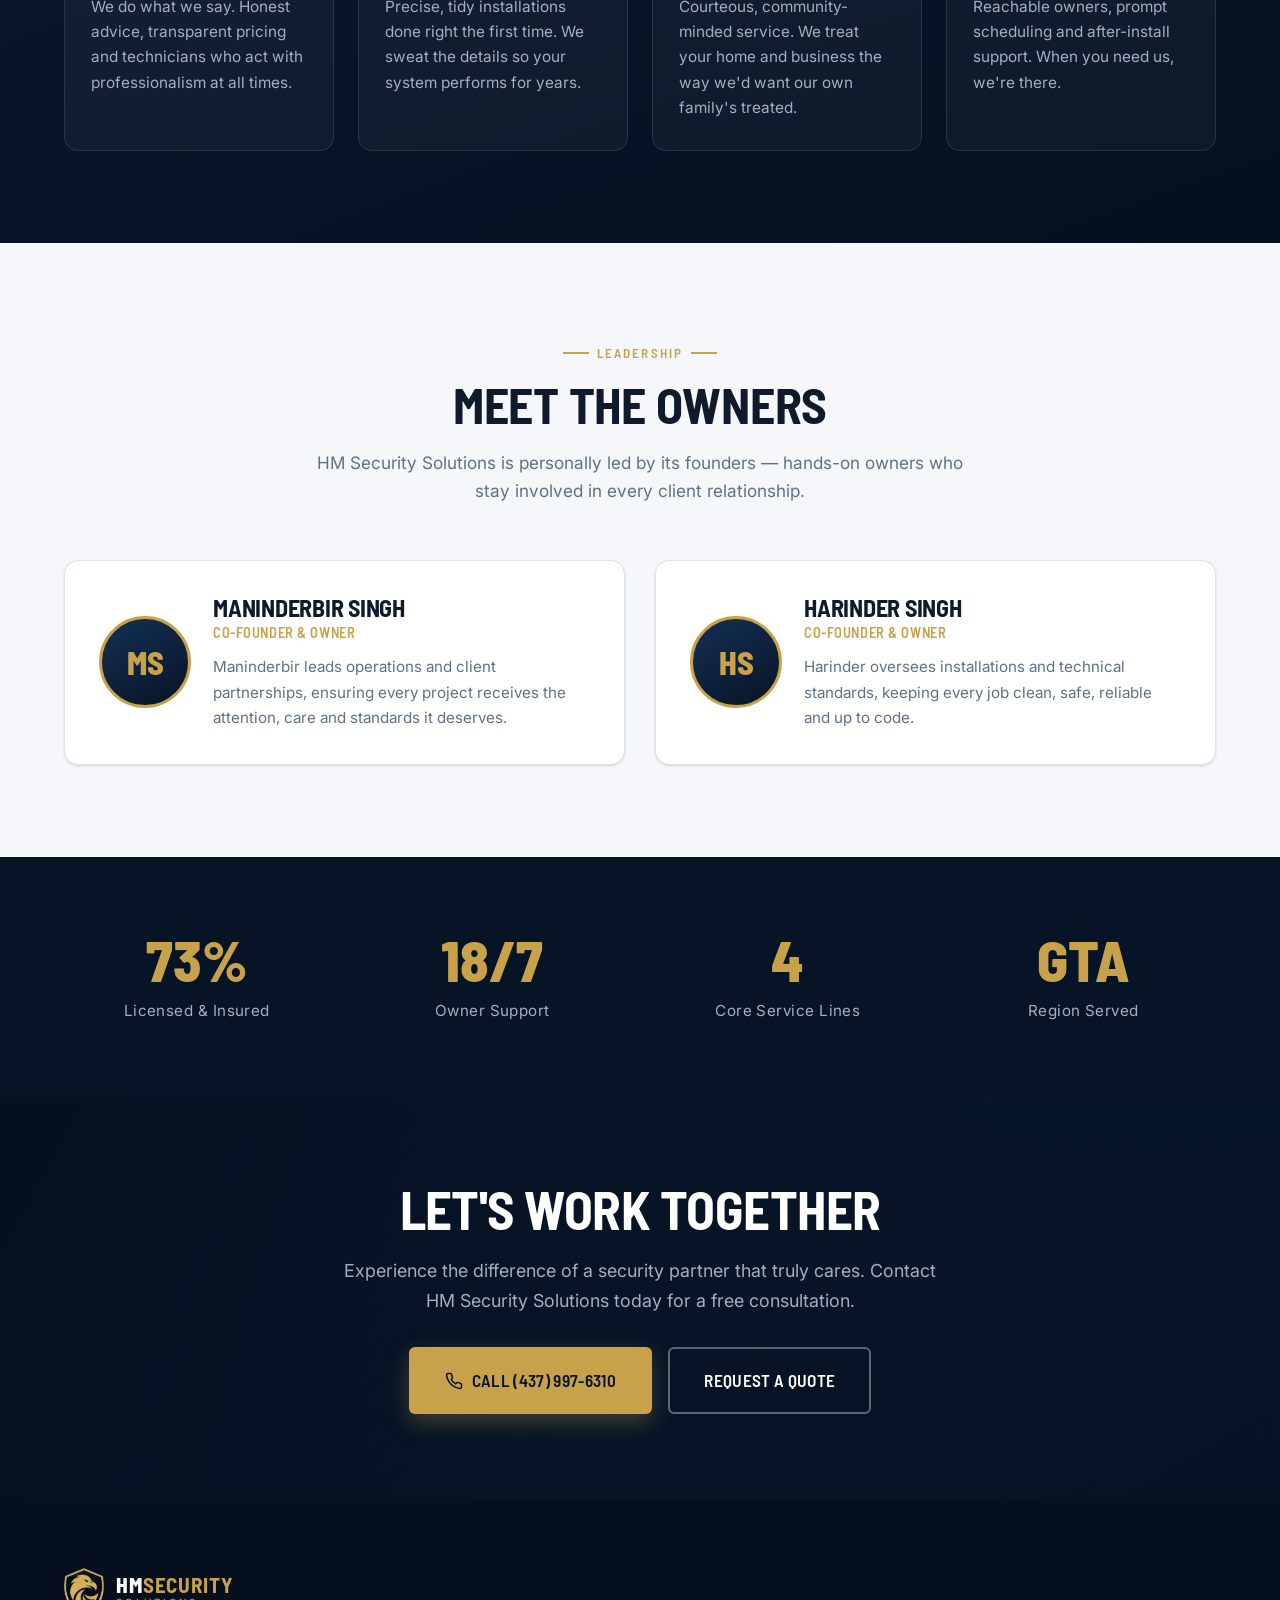
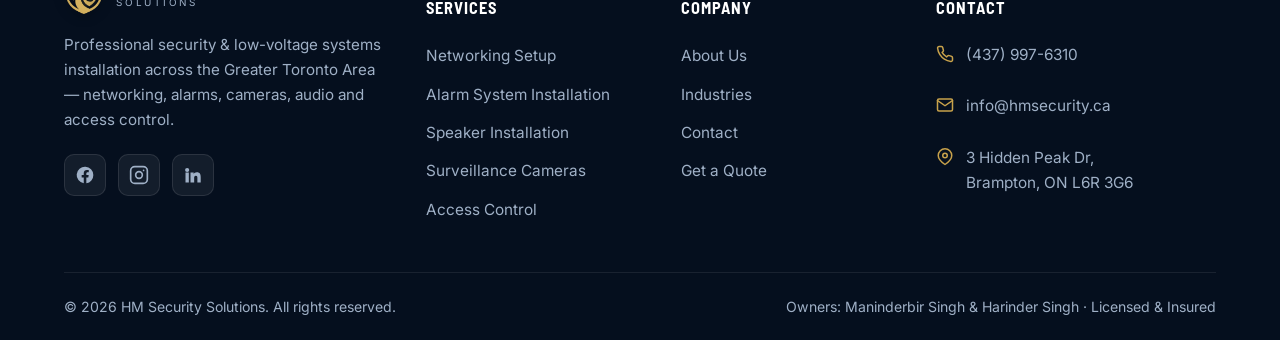
==== commit 831db6f3: "Add brand logo, rename to HM Security Solutions, address & mobile polish - Extract the eagle emblem " ====
--- a/about.html
+++ b/about.html
@@ -3,23 +3,23 @@
 <head>
   <meta charset="UTF-8" />
   <meta name="viewport" content="width=device-width, initial-scale=1" />
-  <title>About HM Security | Locally Owned GTA Security Company</title>
-  <meta name="description" content="HM Security is a locally owned, licensed and insured security company serving the GTA. Founded by Maninderbir Singh and Harinder Singh, built on trust, vigilance and integrity." />
-  <meta name="keywords" content="about HM Security, GTA security company, licensed security Ontario, Maninderbir Singh, Harinder Singh, local security company" />
+  <title>About HM Security Solutions | Locally Owned GTA Security Company</title>
+  <meta name="description" content="HM Security Solutions is a locally owned, licensed and insured security company serving the GTA. Founded by Maninderbir Singh and Harinder Singh, built on trust, vigilance and integrity." />
+  <meta name="keywords" content="about HM Security Solutions, GTA security company, licensed security Ontario, Maninderbir Singh, Harinder Singh, local security company" />
   <link rel="preconnect" href="https://fonts.googleapis.com" />
   <link rel="preconnect" href="https://fonts.gstatic.com" crossorigin />
   <link rel="preconnect" href="https://images.unsplash.com" />
   <link rel="stylesheet" href="assets/css/style.css" />
-  <link rel="icon" href="data:image/svg+xml,%3Csvg xmlns='http://www.w3.org/2000/svg' viewBox='0 0 40 44'%3E%3Cpath d='M20 1 3 8v12c0 11 7 18 17 23 10-5 17-12 17-23V8L20 1z' fill='%23071426' stroke='%23c8a24b' stroke-width='2'/%3E%3Cpath d='M20 12v18M12 20h16' stroke='%23c8a24b' stroke-width='3' stroke-linecap='round'/%3E%3C/svg%3E" />
+  <link rel="icon" type="image/png" href="favicon.png" />
 </head>
 <body>
   <a class="skip-link" href="#main">Skip to content</a>
 
   <header class="site-header">
     <div class="container nav">
-      <a class="brand" href="index.html" aria-label="HM Security home">
-        <svg class="brand__mark" viewBox="0 0 40 44" fill="none" aria-hidden="true"><path d="M20 1 3 8v12c0 11 7 18 17 23 10-5 17-12 17-23V8L20 1z" fill="#0a1a2f" stroke="#c8a24b" stroke-width="2"/><path d="M20 11v22M11 20h18" stroke="#c8a24b" stroke-width="3" stroke-linecap="round"/></svg>
-        <span class="brand__text"><span class="brand__name">HM<b>Security</b></span><span class="brand__tag">Protecting the GTA</span></span>
+      <a class="brand" href="index.html" aria-label="HM Security Solutions home">
+        <img class="brand__mark" src="logo-mark.png" alt="HM Security Solutions eagle emblem" width="278" height="320" />
+        <span class="brand__text"><span class="brand__name">HM<b>Security</b></span><span class="brand__tag">Solutions</span></span>
       </a>
       <nav class="nav__links" aria-label="Primary">
         <a href="index.html">Home</a>
@@ -29,7 +29,7 @@
         <a href="contact.html">Contact</a>
       </nav>
       <div class="nav__cta">
-        <a class="nav__phone" href="tel:+14379976310"><svg viewBox="0 0 24 24" fill="none" stroke="currentColor" stroke-width="2" aria-hidden="true"><path d="M22 16.92v3a2 2 0 0 1-2.18 2 19.79 19.79 0 0 1-8.63-3.07 19.5 19.5 0 0 1-6-6 19.79 19.79 0 0 1-3.07-8.67A2 2 0 0 1 4.11 2h3a2 2 0 0 1 2 1.72c.13.96.36 1.9.7 2.81a2 2 0 0 1-.45 2.11L8.09 9.91a16 16 0 0 0 6 6l1.27-1.27a2 2 0 0 1 2.11-.45c.9.34 1.85.57 2.81.7A2 2 0 0 1 22 16.92z" stroke-linecap="round" stroke-linejoin="round"/></svg><span class="brand__text"><span>Call 24/7</span><strong>437 997 6310</strong></span></a>
+        <a class="nav__phone" href="tel:+14379976310"><svg viewBox="0 0 24 24" fill="none" stroke="currentColor" stroke-width="2" aria-hidden="true"><path d="M22 16.92v3a2 2 0 0 1-2.18 2 19.79 19.79 0 0 1-8.63-3.07 19.5 19.5 0 0 1-6-6 19.79 19.79 0 0 1-3.07-8.67A2 2 0 0 1 4.11 2h3a2 2 0 0 1 2 1.72c.13.96.36 1.9.7 2.81a2 2 0 0 1-.45 2.11L8.09 9.91a16 16 0 0 0 6 6l1.27-1.27a2 2 0 0 1 2.11-.45c.9.34 1.85.57 2.81.7A2 2 0 0 1 22 16.92z" stroke-linecap="round" stroke-linejoin="round"/></svg><span class="brand__text"><span>Call 24/7</span><strong>(437) 997-6310</strong></span></a>
         <a class="btn btn--primary" href="contact.html">Get a Quote</a>
         <button class="nav__toggle" aria-label="Toggle menu" aria-expanded="false"><span></span><span></span><span></span></button>
       </div>
@@ -41,8 +41,8 @@
       <div class="page-hero__bg"><img src="https://images.unsplash.com/photo-1547321627-2479fe834b1e?w=1800&q=80" alt="Corporate towers in the city" /></div>
       <div class="container page-hero__inner">
         <nav class="breadcrumb" aria-label="Breadcrumb"><a href="index.html">Home</a> <svg viewBox="0 0 24 24" fill="none" stroke="currentColor" stroke-width="2.4" aria-hidden="true"><path d="m9 6 6 6-6 6" stroke-linecap="round" stroke-linejoin="round"/></svg> <span>About Us</span></nav>
-        <h1>About HM Security</h1>
-        <p>A locally owned security company built on a simple belief — that everyone deserves to feel safe where they live, work and gather.</p>
+        <h1>About HM Security Solutions</h1>
+        <p>A locally owned security-systems company built on a simple belief — that everyone deserves to feel safe where they live and work.</p>
       </div>
     </section>
 
@@ -50,13 +50,13 @@
     <section class="section">
       <div class="container">
         <div class="split">
-          <div class="split__media reveal"><img src="https://images.unsplash.com/photo-1517913451214-e22ce660e086?w=900&q=80" alt="Security officer standing guard" loading="lazy" /><div class="split__badge"><div class="n">GTA</div><div class="t">Proudly serving our home region</div></div></div>
+          <div class="split__media reveal"><img src="https://images.unsplash.com/photo-1682559736721-c2e77ff4c650?w=900&q=80" alt="Professional network and systems installation" loading="lazy" /><div class="split__badge"><div class="n">GTA</div><div class="t">Proudly serving our home region</div></div></div>
           <div class="split__content reveal" data-delay="1">
             <span class="eyebrow">Our Story</span>
-            <h2 class="section-title">Vigilance You Can Count On</h2>
-            <p class="lead">HM Security was founded to raise the standard of security service across the Greater Toronto Area. We saw too many properties left with absent guards, slow response and impersonal service — and we set out to do it differently.</p>
-            <p style="color:var(--muted);">Today we protect condominiums, businesses, construction sites and events throughout the GTA with licensed, professionally trained officers and hands-on management that is always reachable. When you call HM Security, you're not just hiring a guard — you're gaining a partner invested in your safety.</p>
-            <p style="color:var(--muted);">We're small enough to care about every client and structured enough to deliver reliable, round-the-clock coverage. That balance is the heart of everything we do.</p>
+            <h2 class="section-title">Workmanship You Can Count On</h2>
+            <p class="lead">HM Security Solutions was founded to raise the standard of security-system installation across the Greater Toronto Area. We saw too many jobs left with messy cabling, cut corners and poor after-service — and we set out to do it differently.</p>
+            <p style="color:var(--muted);">Today we design and install networking, alarm, camera, audio and access-control systems for homes and businesses throughout the GTA — with certified technicians and hands-on owners who actually answer the phone. When you call HM Security Solutions, you're not just hiring an installer — you're gaining a partner invested in your safety.</p>
+            <p style="color:var(--muted);">We're small enough to care about every client and skilled enough to deliver clean, reliable installations backed by real support. That balance is the heart of everything we do.</p>
           </div>
         </div>
       </div>
@@ -70,10 +70,10 @@
           <h2 class="section-title">Our Core Values</h2>
         </div>
         <div class="values">
-          <div class="value reveal"><div class="value__icon"><svg viewBox="0 0 24 24" fill="none" stroke="currentColor" stroke-width="2" aria-hidden="true"><path d="M12 22s8-4 8-10V5l-8-3-8 3v7c0 6 8 10 8 10z" stroke-linejoin="round"/><path d="m9 12 2 2 4-4" stroke-linecap="round" stroke-linejoin="round"/></svg></div><h4>Integrity</h4><p>We do what we say. Honest reporting, transparent pricing and guards who act with professionalism at all times.</p></div>
-          <div class="value reveal" data-delay="1"><div class="value__icon"><svg viewBox="0 0 24 24" fill="none" stroke="currentColor" stroke-width="2" aria-hidden="true"><circle cx="12" cy="12" r="9"/><path d="M12 7v5l3 2" stroke-linecap="round" stroke-linejoin="round"/></svg></div><h4>Vigilance</h4><p>Alert, attentive and proactive. Our officers are trained to spot and prevent problems before they escalate.</p></div>
-          <div class="value reveal" data-delay="2"><div class="value__icon"><svg viewBox="0 0 24 24" fill="none" stroke="currentColor" stroke-width="2" aria-hidden="true"><path d="M17 21v-2a4 4 0 0 0-4-4H5a4 4 0 0 0-4 4v2" stroke-linecap="round"/><circle cx="9" cy="7" r="4"/><path d="M23 21v-2a4 4 0 0 0-3-3.87" stroke-linecap="round"/></svg></div><h4>Respect</h4><p>Courteous, community-minded service. We treat your residents, guests and staff the way we'd want our own family treated.</p></div>
-          <div class="value reveal" data-delay="3"><div class="value__icon"><svg viewBox="0 0 24 24" fill="none" stroke="currentColor" stroke-width="2" aria-hidden="true"><path d="M13 2 3 14h7l-1 8 10-12h-7l1-8z" stroke-linejoin="round"/></svg></div><h4>Responsiveness</h4><p>Fast dispatch, reachable management and 24/7 availability. When you need us, we're already on the way.</p></div>
+          <div class="value reveal"><div class="value__icon"><svg viewBox="0 0 24 24" fill="none" stroke="currentColor" stroke-width="2" aria-hidden="true"><path d="M12 22s8-4 8-10V5l-8-3-8 3v7c0 6 8 10 8 10z" stroke-linejoin="round"/><path d="m9 12 2 2 4-4" stroke-linecap="round" stroke-linejoin="round"/></svg></div><h4>Integrity</h4><p>We do what we say. Honest advice, transparent pricing and technicians who act with professionalism at all times.</p></div>
+          <div class="value reveal" data-delay="1"><div class="value__icon"><svg viewBox="0 0 24 24" fill="none" stroke="currentColor" stroke-width="2" aria-hidden="true"><path d="m9 11 3 3L22 4" stroke-linecap="round" stroke-linejoin="round"/><path d="M21 12v7a2 2 0 0 1-2 2H5a2 2 0 0 1-2-2V5a2 2 0 0 1 2-2h11" stroke-linecap="round" stroke-linejoin="round"/></svg></div><h4>Quality</h4><p>Precise, tidy installations done right the first time. We sweat the details so your system performs for years.</p></div>
+          <div class="value reveal" data-delay="2"><div class="value__icon"><svg viewBox="0 0 24 24" fill="none" stroke="currentColor" stroke-width="2" aria-hidden="true"><path d="M17 21v-2a4 4 0 0 0-4-4H5a4 4 0 0 0-4 4v2" stroke-linecap="round"/><circle cx="9" cy="7" r="4"/><path d="M23 21v-2a4 4 0 0 0-3-3.87" stroke-linecap="round"/></svg></div><h4>Respect</h4><p>Courteous, community-minded service. We treat your home and business the way we'd want our own family's treated.</p></div>
+          <div class="value reveal" data-delay="3"><div class="value__icon"><svg viewBox="0 0 24 24" fill="none" stroke="currentColor" stroke-width="2" aria-hidden="true"><path d="M13 2 3 14h7l-1 8 10-12h-7l1-8z" stroke-linejoin="round"/></svg></div><h4>Responsiveness</h4><p>Reachable owners, prompt scheduling and after-install support. When you need us, we're there.</p></div>
         </div>
       </div>
     </section>
@@ -84,7 +84,7 @@
         <div class="section-head center reveal">
           <span class="eyebrow eyebrow--center">Leadership</span>
           <h2 class="section-title">Meet the Owners</h2>
-          <p class="lead">HM Security is personally led by its founders — hands-on owners who stay involved in every client relationship.</p>
+          <p class="lead">HM Security Solutions is personally led by its founders — hands-on owners who stay involved in every client relationship.</p>
         </div>
         <div class="owners">
           <div class="owner reveal">
@@ -92,7 +92,7 @@
             <div>
               <h3>Maninderbir Singh</h3>
               <div class="role">Co-Founder &amp; Owner</div>
-              <p>Maninderbir leads operations and client partnerships, ensuring every site receives the attention, staffing and standards it deserves.</p>
+              <p>Maninderbir leads operations and client partnerships, ensuring every project receives the attention, care and standards it deserves.</p>
             </div>
           </div>
           <div class="owner reveal" data-delay="1">
@@ -100,7 +100,7 @@
             <div>
               <h3>Harinder Singh</h3>
               <div class="role">Co-Founder &amp; Owner</div>
-              <p>Harinder oversees field supervision and training, keeping HM Security's guards sharp, professional and ready to respond.</p>
+              <p>Harinder oversees installations and technical standards, keeping every job clean, safe, reliable and up to code.</p>
             </div>
           </div>
         </div>
@@ -112,8 +112,8 @@
       <div class="container">
         <div class="stats">
           <div class="stat reveal"><div class="num"><span data-count="100">0</span>%</div><div class="label">Licensed &amp; Insured</div></div>
-          <div class="stat reveal" data-delay="1"><div class="num"><span data-count="24">0</span>/7</div><div class="label">Management Support</div></div>
-          <div class="stat reveal" data-delay="2"><div class="num"><span data-count="4">0</span></div><div class="label">Core Service Lines</div></div>
+          <div class="stat reveal" data-delay="1"><div class="num"><span data-count="24">0</span>/7</div><div class="label">Owner Support</div></div>
+          <div class="stat reveal" data-delay="2"><div class="num"><span data-count="5">0</span></div><div class="label">Core Service Lines</div></div>
           <div class="stat reveal" data-delay="3"><div class="num">GTA</div><div class="label">Region Served</div></div>
         </div>
       </div>
@@ -124,9 +124,9 @@
       <div class="cta-band__bg"><img src="https://images.unsplash.com/photo-1674699244662-980de86e2bbb?w=1800&q=80" alt="City at night" loading="lazy" /></div>
       <div class="container cta-band__inner reveal">
         <h2>Let's Work Together</h2>
-        <p>Experience the difference of a security partner that truly cares. Contact HM Security today for a free consultation.</p>
+        <p>Experience the difference of a security partner that truly cares. Contact HM Security Solutions today for a free consultation.</p>
         <div class="cta-band__actions">
-          <a class="btn btn--primary btn--lg" href="tel:+14379976310"><svg viewBox="0 0 24 24" fill="none" stroke="currentColor" stroke-width="2" aria-hidden="true"><path d="M22 16.92v3a2 2 0 0 1-2.18 2 19.79 19.79 0 0 1-8.63-3.07 19.5 19.5 0 0 1-6-6 19.79 19.79 0 0 1-3.07-8.67A2 2 0 0 1 4.11 2h3a2 2 0 0 1 2 1.72c.13.96.36 1.9.7 2.81a2 2 0 0 1-.45 2.11L8.09 9.91a16 16 0 0 0 6 6l1.27-1.27a2 2 0 0 1 2.11-.45c.9.34 1.85.57 2.81.7A2 2 0 0 1 22 16.92z" stroke-linecap="round" stroke-linejoin="round"/></svg> Call 437 997 6310</a>
+          <a class="btn btn--primary btn--lg" href="tel:+14379976310"><svg viewBox="0 0 24 24" fill="none" stroke="currentColor" stroke-width="2" aria-hidden="true"><path d="M22 16.92v3a2 2 0 0 1-2.18 2 19.79 19.79 0 0 1-8.63-3.07 19.5 19.5 0 0 1-6-6 19.79 19.79 0 0 1-3.07-8.67A2 2 0 0 1 4.11 2h3a2 2 0 0 1 2 1.72c.13.96.36 1.9.7 2.81a2 2 0 0 1-.45 2.11L8.09 9.91a16 16 0 0 0 6 6l1.27-1.27a2 2 0 0 1 2.11-.45c.9.34 1.85.57 2.81.7A2 2 0 0 1 22 16.92z" stroke-linecap="round" stroke-linejoin="round"/></svg> Call (437) 997-6310</a>
           <a class="btn btn--ghost btn--lg" href="contact.html">Request a Quote</a>
         </div>
       </div>
@@ -137,24 +137,24 @@
     <div class="container">
       <div class="footer-grid">
         <div class="footer-brand">
-          <a class="brand" href="index.html"><svg class="brand__mark" viewBox="0 0 40 44" fill="none" aria-hidden="true"><path d="M20 1 3 8v12c0 11 7 18 17 23 10-5 17-12 17-23V8L20 1z" fill="#0a1a2f" stroke="#c8a24b" stroke-width="2"/><path d="M20 11v22M11 20h18" stroke="#c8a24b" stroke-width="3" stroke-linecap="round"/></svg><span class="brand__text"><span class="brand__name">HM<b>Security</b></span><span class="brand__tag">Protecting the GTA</span></span></a>
-          <p>Licensed, insured and locally owned — delivering professional security services across the Greater Toronto Area, 24 hours a day.</p>
+          <a class="brand" href="index.html"><img class="brand__mark" src="logo-mark.png" alt="HM Security Solutions eagle emblem" width="278" height="320" /><span class="brand__text"><span class="brand__name">HM<b>Security</b></span><span class="brand__tag">Solutions</span></span></a>
+          <p>Professional security &amp; low-voltage systems installation across the Greater Toronto Area — networking, alarms, cameras, audio and access control.</p>
           <div class="footer-social">
             <a href="#" aria-label="Facebook"><svg viewBox="0 0 24 24" fill="currentColor" aria-hidden="true"><path d="M22 12a10 10 0 1 0-11.5 9.9v-7H8v-2.9h2.5V9.8c0-2.5 1.5-3.9 3.8-3.9 1.1 0 2.2.2 2.2.2v2.5h-1.3c-1.2 0-1.6.8-1.6 1.6v1.9h2.8l-.4 2.9h-2.4v7A10 10 0 0 0 22 12z"/></svg></a>
             <a href="#" aria-label="Instagram"><svg viewBox="0 0 24 24" fill="none" stroke="currentColor" stroke-width="2" aria-hidden="true"><rect x="2" y="2" width="20" height="20" rx="5"/><circle cx="12" cy="12" r="4"/><circle cx="17.5" cy="6.5" r="1" fill="currentColor" stroke="none"/></svg></a>
             <a href="#" aria-label="LinkedIn"><svg viewBox="0 0 24 24" fill="currentColor" aria-hidden="true"><path d="M4.98 3.5a2.5 2.5 0 1 1 0 5 2.5 2.5 0 0 1 0-5zM3 9h4v12H3zM9 9h3.8v1.7h.05c.53-1 1.8-2 3.7-2 4 0 4.7 2.6 4.7 6V21h-4v-5.3c0-1.3 0-2.9-1.8-2.9s-2.05 1.4-2.05 2.8V21H9z"/></svg></a>
           </div>
         </div>
-        <div class="footer-col"><h5>Services</h5><ul><li><a href="services.html#guards">Security Guards</a></li><li><a href="services.html#patrol">Mobile Patrol</a></li><li><a href="services.html#events">Event Security</a></li><li><a href="services.html#concierge">Concierge &amp; CCTV</a></li></ul></div>
+        <div class="footer-col"><h5>Services</h5><ul><li><a href="networking-setup.html">Networking Setup</a></li><li><a href="alarm-system-installation.html">Alarm System Installation</a></li><li><a href="speaker-installation.html">Speaker Installation</a></li><li><a href="surveillance-cameras.html">Surveillance Cameras</a></li><li><a href="access-control.html">Access Control</a></li></ul></div>
         <div class="footer-col"><h5>Company</h5><ul><li><a href="about.html">About Us</a></li><li><a href="industries.html">Industries</a></li><li><a href="contact.html">Contact</a></li><li><a href="contact.html">Get a Quote</a></li></ul></div>
         <div class="footer-col"><h5>Contact</h5><ul class="footer-contact">
-          <li><svg viewBox="0 0 24 24" fill="none" stroke="currentColor" stroke-width="2" aria-hidden="true"><path d="M22 16.92v3a2 2 0 0 1-2.18 2 19.79 19.79 0 0 1-8.63-3.07 19.5 19.5 0 0 1-6-6 19.79 19.79 0 0 1-3.07-8.67A2 2 0 0 1 4.11 2h3a2 2 0 0 1 2 1.72c.13.96.36 1.9.7 2.81a2 2 0 0 1-.45 2.11L8.09 9.91a16 16 0 0 0 6 6l1.27-1.27a2 2 0 0 1 2.11-.45c.9.34 1.85.57 2.81.7A2 2 0 0 1 22 16.92z" stroke-linecap="round" stroke-linejoin="round"/></svg> <a href="tel:+14379976310">437 997 6310</a></li>
+          <li><svg viewBox="0 0 24 24" fill="none" stroke="currentColor" stroke-width="2" aria-hidden="true"><path d="M22 16.92v3a2 2 0 0 1-2.18 2 19.79 19.79 0 0 1-8.63-3.07 19.5 19.5 0 0 1-6-6 19.79 19.79 0 0 1-3.07-8.67A2 2 0 0 1 4.11 2h3a2 2 0 0 1 2 1.72c.13.96.36 1.9.7 2.81a2 2 0 0 1-.45 2.11L8.09 9.91a16 16 0 0 0 6 6l1.27-1.27a2 2 0 0 1 2.11-.45c.9.34 1.85.57 2.81.7A2 2 0 0 1 22 16.92z" stroke-linecap="round" stroke-linejoin="round"/></svg> <a href="tel:+14379976310">(437) 997-6310</a></li>
           <li><svg viewBox="0 0 24 24" fill="none" stroke="currentColor" stroke-width="2" aria-hidden="true"><rect x="2" y="4" width="20" height="16" rx="2"/><path d="m22 6-10 7L2 6" stroke-linecap="round" stroke-linejoin="round"/></svg> <a href="mailto:info@hmsecurity.ca">info@hmsecurity.ca</a></li>
-          <li><svg viewBox="0 0 24 24" fill="none" stroke="currentColor" stroke-width="2" aria-hidden="true"><path d="M21 10c0 6-9 12-9 12s-9-6-9-12a9 9 0 0 1 18 0z" stroke-linejoin="round"/><circle cx="12" cy="10" r="3"/></svg> Serving the Greater Toronto Area</li>
+          <li><svg viewBox="0 0 24 24" fill="none" stroke="currentColor" stroke-width="2" aria-hidden="true"><path d="M21 10c0 6-9 12-9 12s-9-6-9-12a9 9 0 0 1 18 0z" stroke-linejoin="round"/><circle cx="12" cy="10" r="3"/></svg> 3 Hidden Peak Dr,<br>Brampton, ON L6R 3G6</li>
         </ul></div>
       </div>
       <div class="footer-bottom">
-        <span>&copy; <span id="year">2026</span> HM Security. All rights reserved.</span>
+        <span>&copy; <span id="year">2026</span> HM Security Solutions. All rights reserved.</span>
         <span>Owners: Maninderbir Singh &amp; Harinder Singh · Licensed &amp; Insured</span>
       </div>
     </div>
--- a/assets/css/style.css
+++ b/assets/css/style.css
@@ -148,7 +148,9 @@
   height: var(--header-h);
 }
 .brand { display: flex; align-items: center; gap: 12px; }
-.brand__mark { width: 40px; height: 44px; flex-shrink: 0; }
+.brand__mark { height: 48px; width: auto; flex-shrink: 0; display: block; }
+img.brand__mark { filter: drop-shadow(0 2px 6px rgba(0,0,0,0.35)); }
+.site-footer .brand__mark { height: 46px; }
 .brand__text { display: flex; flex-direction: column; line-height: 1; }
 .brand__name {
   font-family: var(--font-head); font-weight: 800; font-size: 1.32rem; letter-spacing: 0.04em;
@@ -267,6 +269,8 @@
 .svc-card p { color: rgba(232,238,246,0.82); margin: 10px 0 16px; font-size: 0.96rem; }
 .svc-card__link { display: inline-flex; align-items: center; gap: 8px; color: var(--gold); font-family: var(--font-head); font-weight: 600; text-transform: uppercase; font-size: 0.9rem; letter-spacing: 0.04em; }
 .svc-card__link svg { width: 16px; height: 16px; transition: transform 0.25s var(--ease); }
+.svc-duration { display: inline-flex; align-items: center; gap: 6px; font-family: var(--font-head); font-weight: 600; font-size: 0.8rem; letter-spacing: 0.04em; text-transform: uppercase; color: var(--gold); background: var(--gold-soft); border: 1px solid rgba(200,162,75,0.4); padding: 5px 12px; border-radius: 100px; margin-bottom: 16px; }
+.svc-duration svg { width: 15px; height: 15px; }
 .svc-card:hover { transform: translateY(-8px); box-shadow: var(--shadow-lg); }
 .svc-card:hover .svc-card__img img { transform: scale(1.06); }
 .svc-card:hover .svc-card__link svg { transform: translateX(5px); }
@@ -512,6 +516,11 @@
 @media (max-width: 560px) {
   .section { padding: 66px 0; }
   .container { padding-inline: 18px; }
+  .brand__mark { height: 40px; }
+  .brand__name { font-size: 1.12rem; }
+  .brand__tag { font-size: 0.55rem; letter-spacing: 0.22em; }
+  .nav__cta { gap: 10px; }
+  .nav__cta .btn--primary { display: none; } /* hero + menu provide the CTA on phones */
   .stats { grid-template-columns: 1fr 1fr; }
   .form-row { grid-template-columns: 1fr; }
   .footer-grid { grid-template-columns: 1fr; }
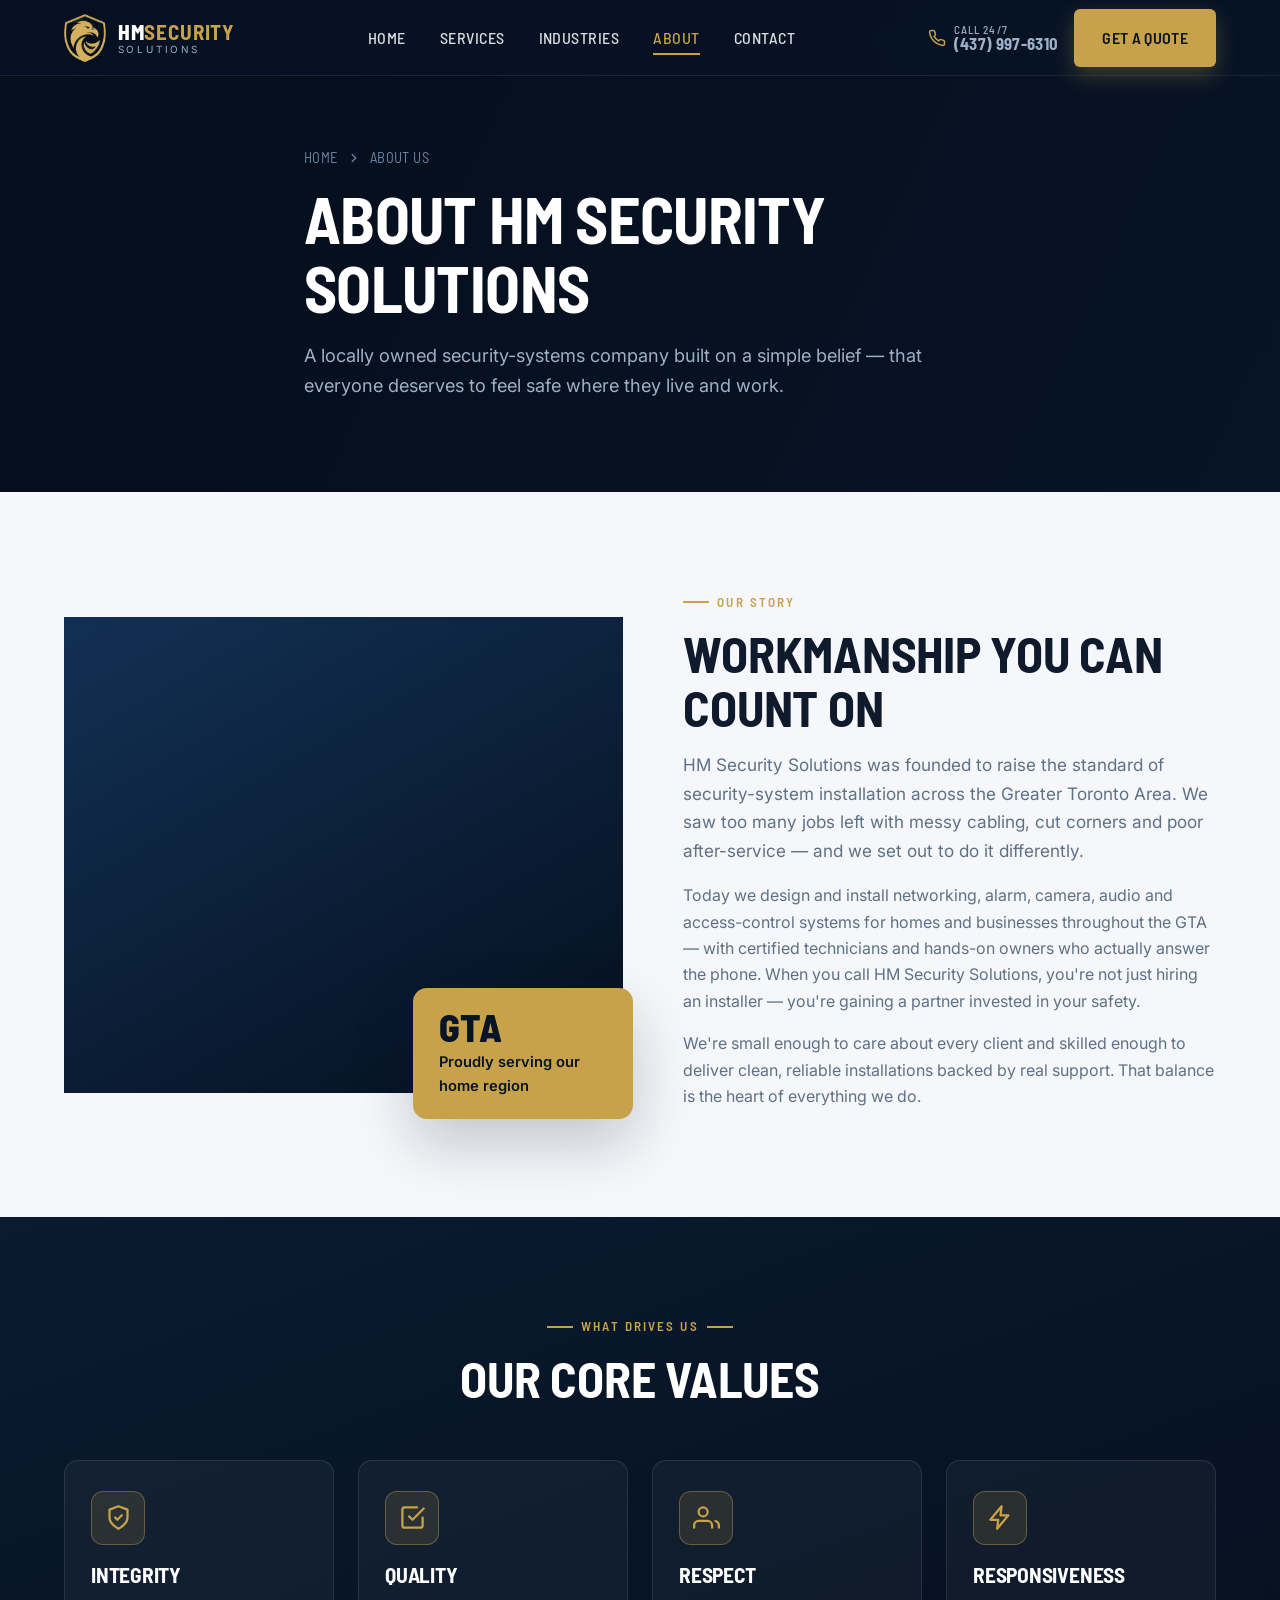
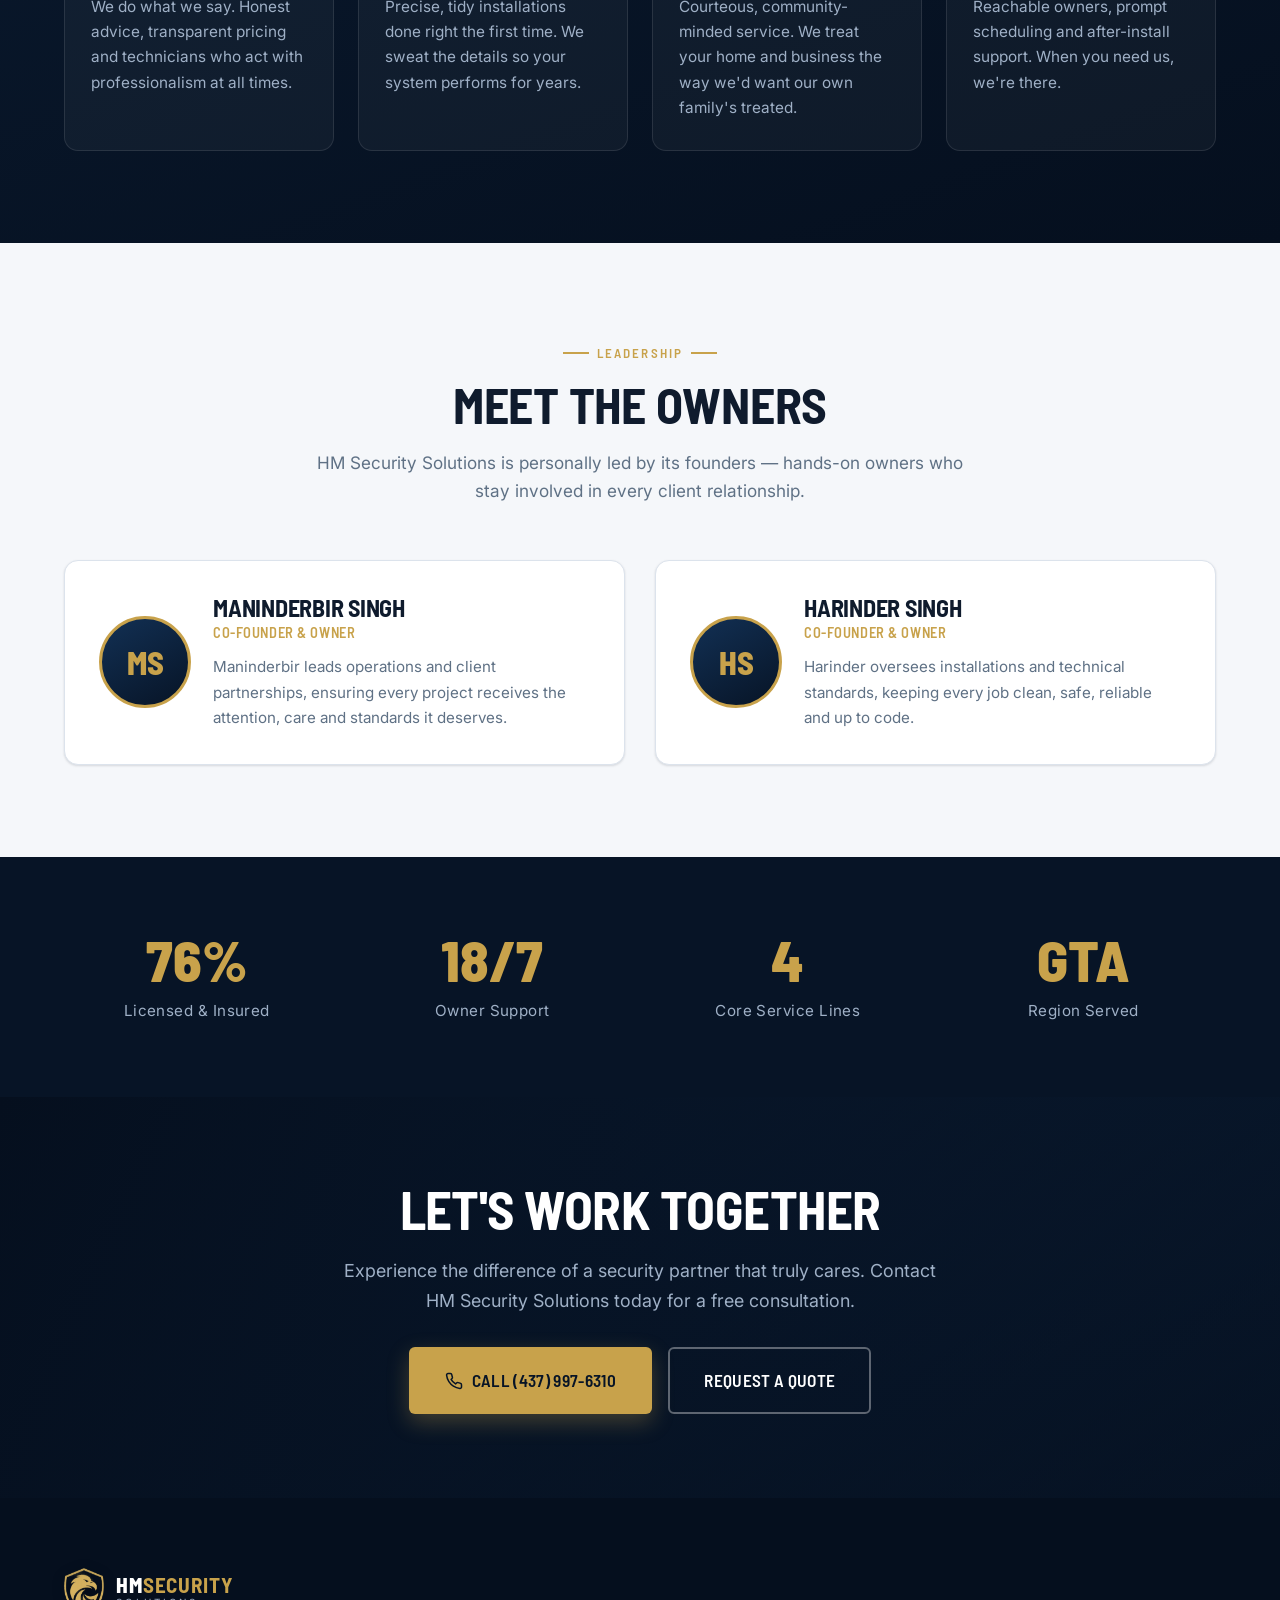
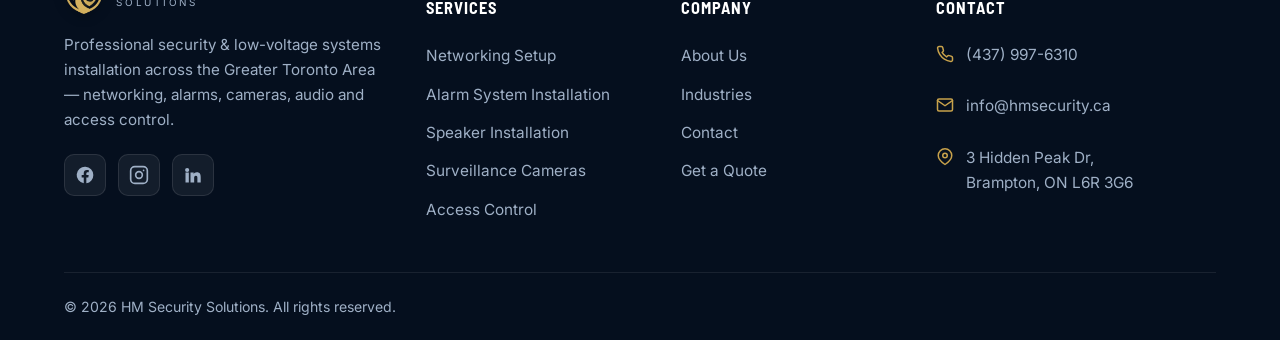
==== commit 435dee09: "Remove owners line from footer on all pages Co-Authored-By: Claude Opus 4.8 (1M context) <noreply@an" ====
--- a/about.html
+++ b/about.html
@@ -155,7 +155,6 @@
       </div>
       <div class="footer-bottom">
         <span>&copy; <span id="year">2026</span> HM Security Solutions. All rights reserved.</span>
-        <span>Owners: Maninderbir Singh &amp; Harinder Singh · Licensed &amp; Insured</span>
       </div>
     </div>
   </footer>
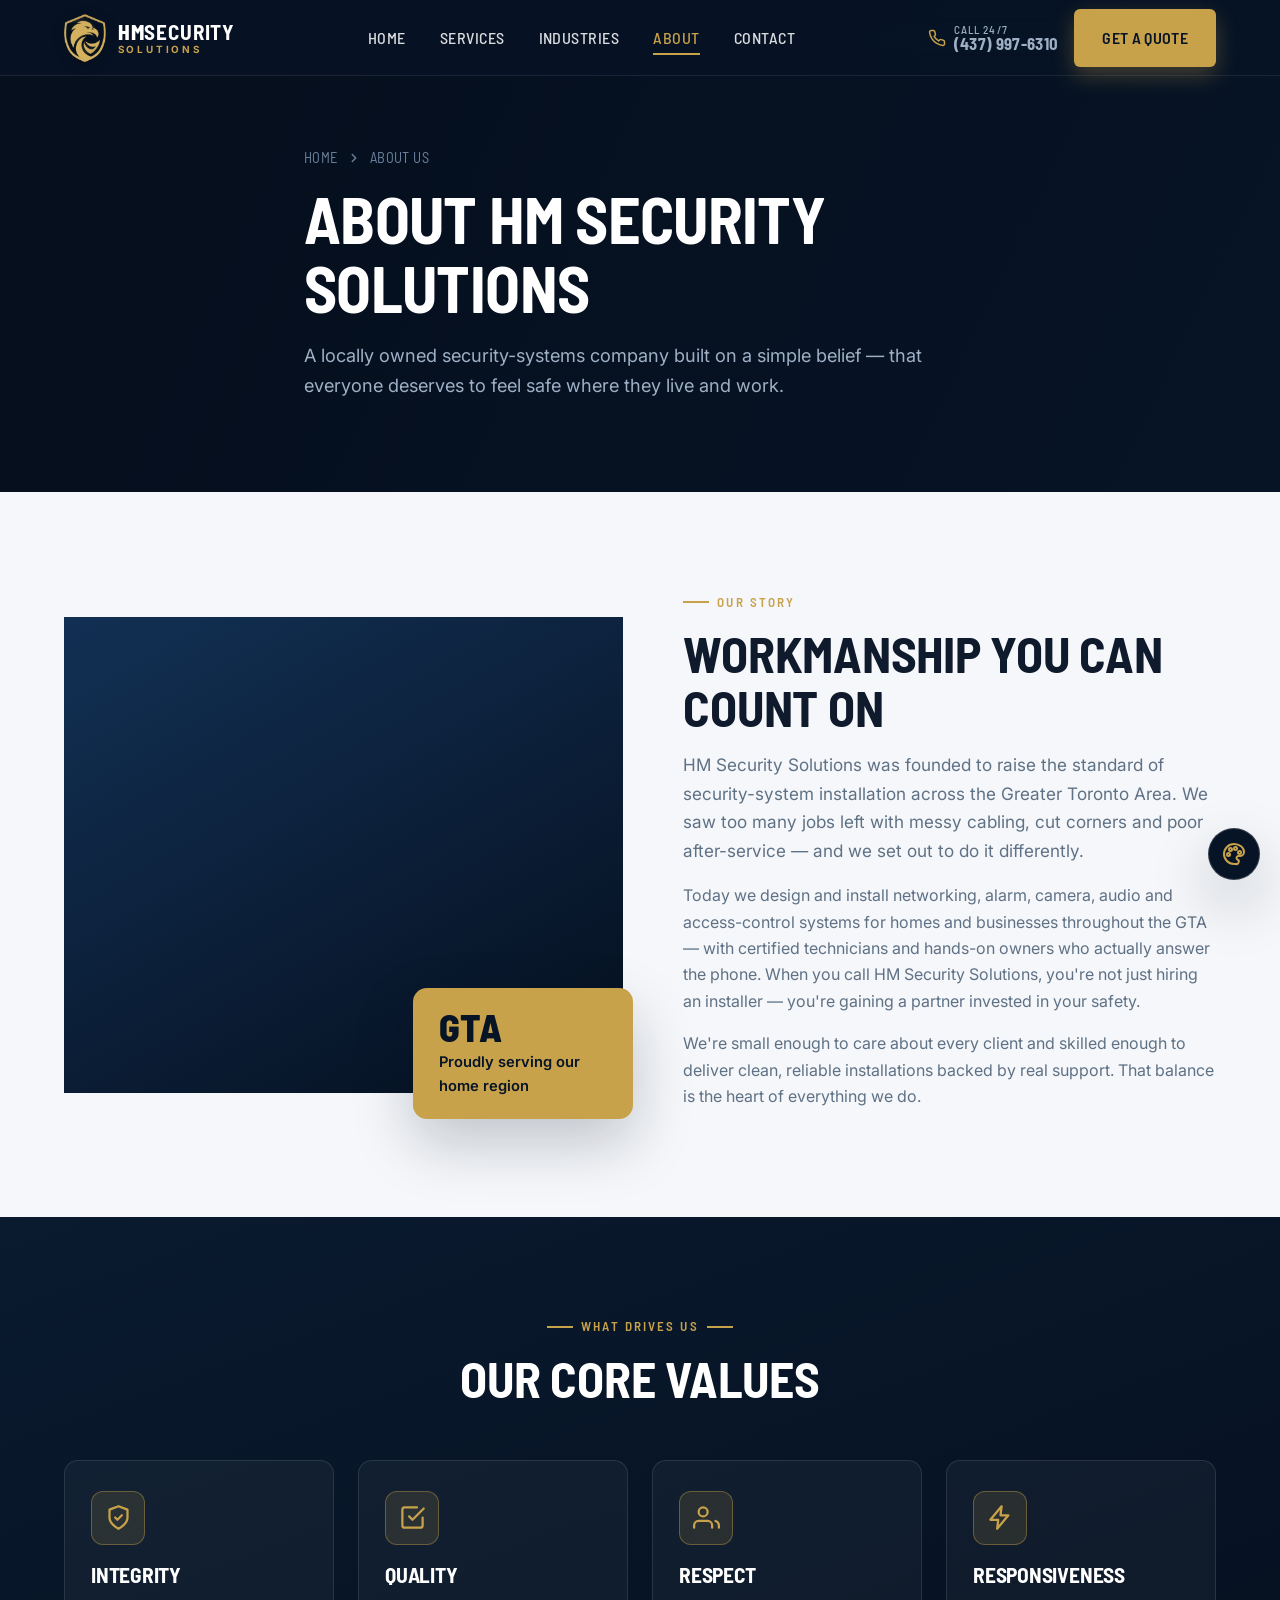
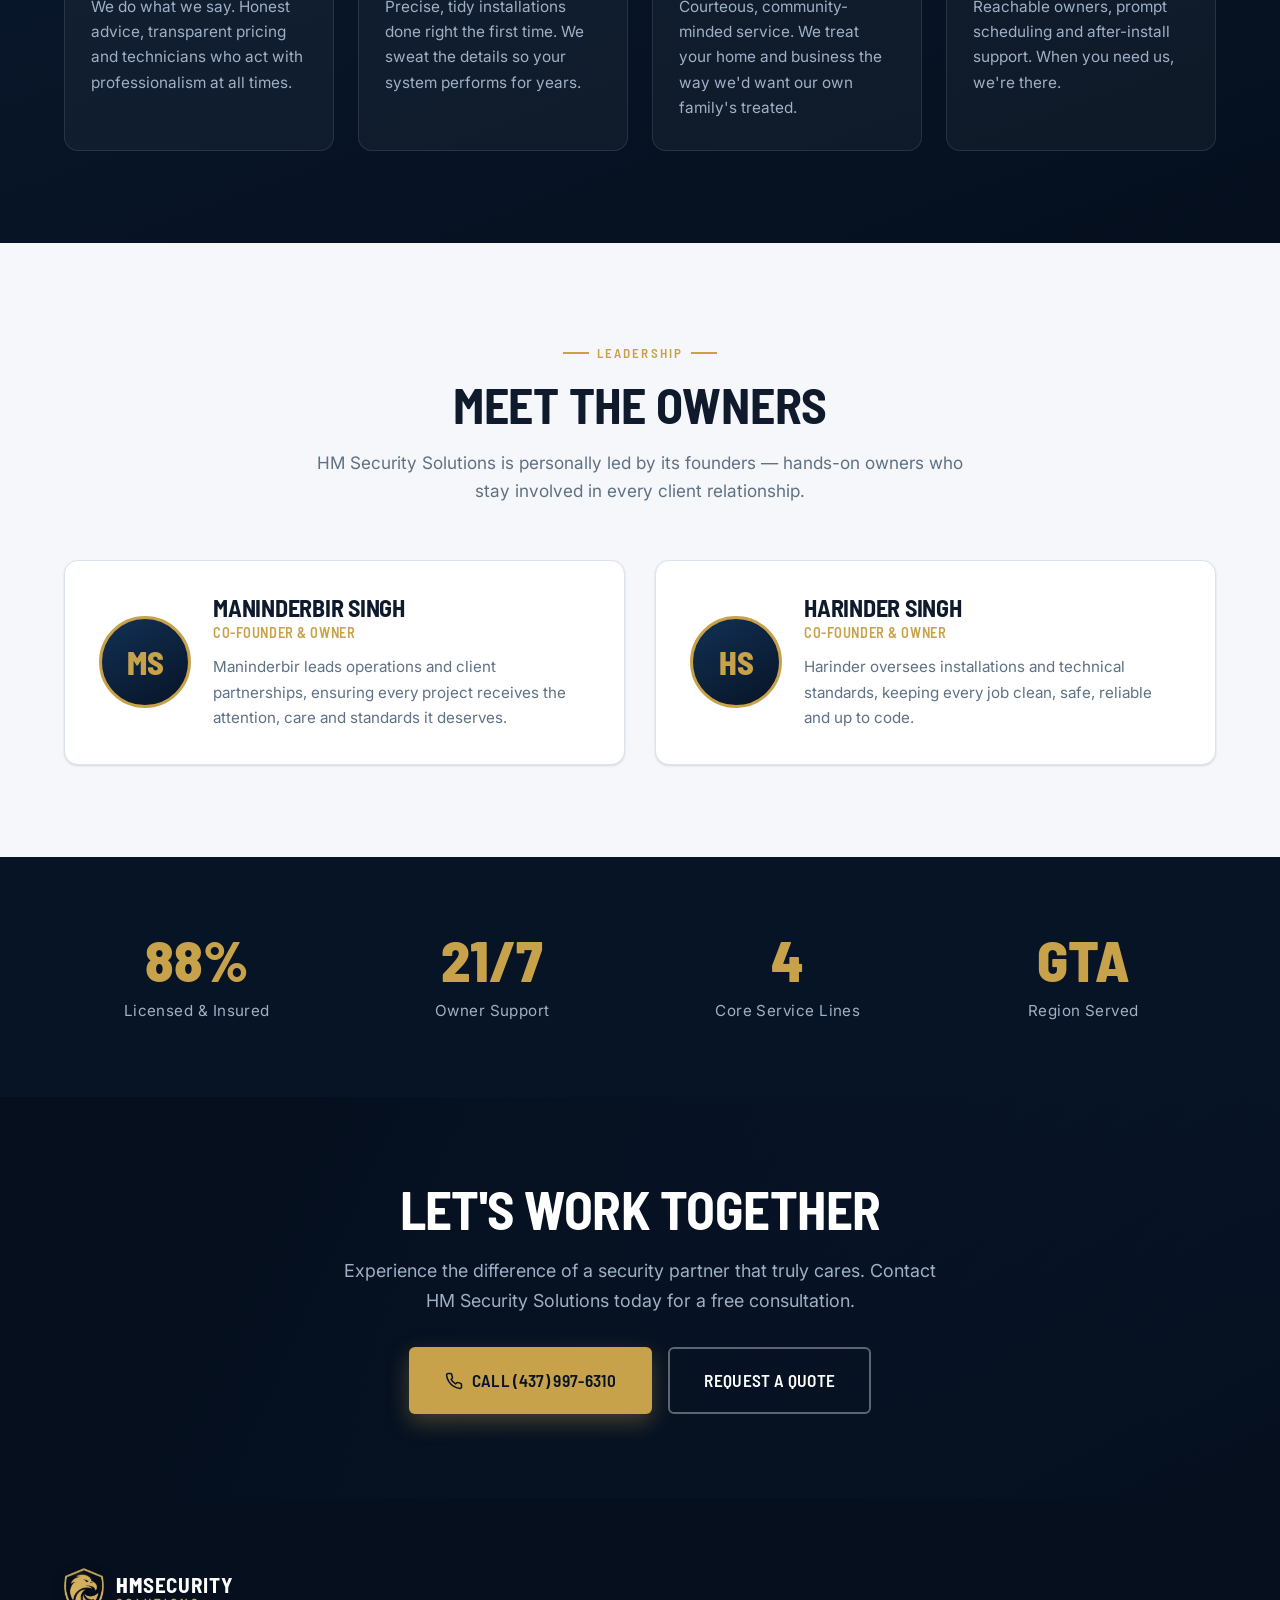
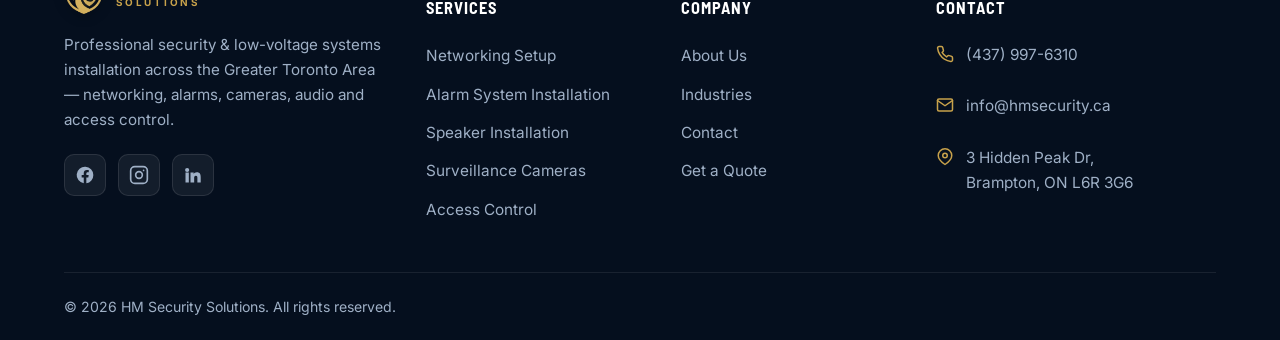
==== commit 2e013099: "Redesign hero, add site-wide theme switcher, restyle wordmark - Redesign hero: split layout with fra" ====
--- a/about.html
+++ b/about.html
@@ -10,6 +10,7 @@
   <link rel="preconnect" href="https://fonts.gstatic.com" crossorigin />
   <link rel="preconnect" href="https://images.unsplash.com" />
   <link rel="stylesheet" href="assets/css/style.css" />
+  <script>try{var t=localStorage.getItem("hmTheme");if(t)document.documentElement.setAttribute("data-theme",t);}catch(e){}</script>
   <link rel="icon" type="image/png" href="favicon.png" />
 </head>
 <body>
--- a/assets/css/style.css
+++ b/assets/css/style.css
@@ -21,6 +21,7 @@
   --gold: #c8a24b;
   --gold-bright: #e2bd63;
   --gold-soft: rgba(200, 162, 75, 0.14);
+  --cta-glow: rgba(200, 162, 75, 0.32);
 
   /* Neutrals */
   --white: #ffffff;
@@ -51,6 +52,16 @@
 
   /* Layout */
   --header-h: 76px;
+}
+
+/* ----- Colour themes (switchable via data-theme on <html>) ----- */
+html[data-theme="blue"] {
+  --navy-950: #070b12; --navy-900: #0c121c; --navy-850: #111826; --navy-800: #172032; --navy-700: #213047; --navy-600: #2f455f;
+  --gold: #3d8bfd; --gold-bright: #63a4ff; --gold-soft: rgba(61,139,253,0.16); --cta-glow: rgba(61,139,253,0.34);
+}
+html[data-theme="red"] {
+  --navy-950: #0c0d10; --navy-900: #131418; --navy-850: #1a1c22; --navy-800: #22252c; --navy-700: #2f333c; --navy-600: #434955;
+  --gold: #e5484d; --gold-bright: #f2686c; --gold-soft: rgba(229,72,77,0.16); --cta-glow: rgba(229,72,77,0.34);
 }
 
 /* ----- Reset ----- */
@@ -117,7 +128,7 @@
   min-height: 48px; text-transform: uppercase; white-space: nowrap;
 }
 .btn svg { width: 18px; height: 18px; }
-.btn--primary { background: var(--gold); color: var(--navy-900); box-shadow: 0 8px 22px rgba(200, 162, 75, 0.3); }
+.btn--primary { background: var(--gold); color: var(--navy-900); box-shadow: 0 8px 22px var(--cta-glow); }
 .btn--primary:hover { background: var(--gold-bright); transform: translateY(-2px); }
 .btn--ghost { background: transparent; color: var(--white); border-color: rgba(255, 255, 255, 0.35); }
 .btn--ghost:hover { border-color: var(--gold); color: var(--gold); }
@@ -156,8 +167,8 @@
   font-family: var(--font-head); font-weight: 800; font-size: 1.32rem; letter-spacing: 0.04em;
   color: var(--white); text-transform: uppercase;
 }
-.brand__name b { color: var(--gold); }
-.brand__tag { font-size: 0.62rem; letter-spacing: 0.28em; text-transform: uppercase; color: var(--steel-300); margin-top: 3px; }
+.brand__name b { color: var(--white); }
+.brand__tag { font-size: 0.62rem; letter-spacing: 0.28em; text-transform: uppercase; color: var(--gold); font-weight: 700; margin-top: 3px; }
 
 .nav__links { display: flex; align-items: center; gap: 4px; }
 .nav__links a {
@@ -192,37 +203,74 @@
    HERO
    ========================================================================= */
 .hero {
-  position: relative; min-height: 92vh; display: flex; align-items: center;
-  padding-top: var(--header-h); color: var(--white);
-  background: var(--navy-900);
-}
-.hero__bg { position: absolute; inset: 0; z-index: 0; overflow: hidden; }
-.hero__bg img { width: 100%; height: 100%; object-fit: cover; opacity: 0.55; }
-.hero__bg::after {
-  content: ""; position: absolute; inset: 0;
-  background: linear-gradient(105deg, var(--navy-950) 12%, rgba(7,20,38,0.82) 45%, rgba(7,20,38,0.5) 100%);
-}
-.hero__inner { position: relative; z-index: 2; padding: 60px 0; max-width: 760px; }
+  position: relative; overflow: hidden; color: var(--white);
+  padding: calc(var(--header-h) + 60px) 0 58px;
+  background: linear-gradient(165deg, var(--navy-850) 0%, var(--navy-950) 100%);
+}
+.hero::before {
+  content: ""; position: absolute; top: -30%; right: -14%; width: 68%; height: 140%; z-index: 0;
+  background: radial-gradient(closest-side, var(--gold-soft), transparent 72%); pointer-events: none;
+}
+.hero::after {
+  content: ""; position: absolute; inset: 0; z-index: 0; pointer-events: none; opacity: 0.6;
+  background-image: linear-gradient(rgba(255,255,255,0.03) 1px, transparent 1px), linear-gradient(90deg, rgba(255,255,255,0.03) 1px, transparent 1px);
+  background-size: 46px 46px; -webkit-mask-image: linear-gradient(180deg, #000, transparent 72%); mask-image: linear-gradient(180deg, #000, transparent 72%);
+}
+.hero__inner { position: relative; z-index: 2; display: grid; grid-template-columns: 1.05fr 0.95fr; gap: 56px; align-items: center; }
 .hero__badge {
-  display: inline-flex; align-items: center; gap: 10px; margin-bottom: 26px;
+  display: inline-flex; align-items: center; gap: 10px; margin-bottom: 24px;
   background: rgba(255,255,255,0.07); border: 1px solid rgba(255,255,255,0.16);
   padding: 8px 16px; border-radius: 100px; font-size: 0.82rem; font-weight: 500; color: var(--steel-300);
 }
 .hero__badge b { color: var(--white); }
 .hero__badge .dot { width: 8px; height: 8px; border-radius: 50%; background: #35d07f; box-shadow: 0 0 0 4px rgba(53,208,127,0.2); }
-.hero h1 {
-  font-size: clamp(2.6rem, 6.4vw, 5rem); text-transform: uppercase; letter-spacing: -0.015em;
-}
+.hero h1 { font-size: clamp(2.5rem, 5.4vw, 4.6rem); text-transform: uppercase; letter-spacing: -0.015em; }
 .hero h1 .gold { display: block; }
-.hero__sub { font-size: clamp(1.05rem, 2vw, 1.28rem); color: rgba(232,238,246,0.9); margin: 24px 0 34px; max-width: 60ch; }
+.hero__sub { font-size: clamp(1.02rem, 1.55vw, 1.2rem); color: rgba(232,238,246,0.9); margin: 22px 0 30px; max-width: 52ch; }
 .hero__actions { display: flex; flex-wrap: wrap; gap: 16px; }
-.hero__stats {
-  display: flex; flex-wrap: wrap; gap: 40px; margin-top: 56px; padding-top: 34px;
-  border-top: 1px solid rgba(255,255,255,0.14);
-}
+.hero__points { display: flex; flex-wrap: wrap; gap: 12px 22px; margin-top: 28px; }
+.hero__point { display: flex; align-items: center; gap: 8px; color: var(--steel-300); font-family: var(--font-head); font-weight: 500; font-size: 0.95rem; letter-spacing: 0.02em; }
+.hero__point svg { width: 19px; height: 19px; color: var(--gold); flex-shrink: 0; }
+
+/* hero visual */
+.hero__visual { position: relative; }
+.hero__media { position: relative; border-radius: var(--radius-lg); overflow: hidden; box-shadow: var(--shadow-lg); border: 1px solid rgba(255,255,255,0.12); aspect-ratio: 4 / 4.3; }
+.hero__media img { width: 100%; height: 100%; object-fit: cover; }
+.hero__media::after { content: ""; position: absolute; inset: 0; background: linear-gradient(180deg, transparent 48%, rgba(5,15,30,0.55)); }
+.hero__rating {
+  position: absolute; top: 22px; right: -14px; z-index: 3; display: flex; align-items: center; gap: 8px;
+  background: var(--gold); color: var(--navy-900); border-radius: 100px; padding: 9px 16px;
+  font-family: var(--font-head); font-weight: 700; font-size: 0.88rem; letter-spacing: 0.02em; box-shadow: var(--shadow-lg);
+}
+.hero__rating .stars { display: inline-flex; gap: 2px; }
+.hero__rating svg { width: 15px; height: 15px; }
+.hero__float {
+  position: absolute; left: -20px; bottom: 30px; z-index: 3; display: flex; align-items: center; gap: 14px;
+  background: rgba(10,26,47,0.86); backdrop-filter: blur(10px); border: 1px solid rgba(255,255,255,0.16);
+  border-radius: var(--radius-lg); padding: 15px 20px; box-shadow: var(--shadow-lg);
+}
+.hero__float .ic { width: 46px; height: 46px; border-radius: 12px; display: grid; place-items: center; background: var(--gold-soft); border: 1px solid rgba(200,162,75,0.4); flex-shrink: 0; }
+.hero__float .ic svg { width: 24px; height: 24px; color: var(--gold); }
+.hero__float .t { font-family: var(--font-head); font-weight: 700; text-transform: uppercase; font-size: 1.02rem; line-height: 1.1; }
+.hero__float .s { font-size: 0.8rem; color: var(--steel-300); margin-top: 2px; }
+
+/* stats band under hero */
+.hero__stats { position: relative; z-index: 2; display: flex; flex-wrap: wrap; gap: 44px; margin-top: 52px; padding-top: 32px; border-top: 1px solid rgba(255,255,255,0.14); }
 .hero__stat .num { font-family: var(--font-head); font-weight: 800; font-size: 2.4rem; color: var(--white); line-height: 1; }
 .hero__stat .num .gold { display: inline; }
 .hero__stat .label { font-size: 0.86rem; color: var(--steel-300); margin-top: 6px; letter-spacing: 0.04em; }
+
+@media (max-width: 1024px) {
+  .hero__inner { grid-template-columns: 1fr; gap: 42px; }
+  .hero__visual { max-width: 540px; }
+  .hero::before { width: 110%; }
+}
+@media (max-width: 560px) {
+  .hero__float { left: 10px; padding: 12px 14px; gap: 11px; }
+  .hero__float .ic { width: 40px; height: 40px; }
+  .hero__rating { right: 8px; top: 12px; }
+  .hero__stats { gap: 22px 30px; margin-top: 40px; }
+}
 
 /* =========================================================================
    TRUST BAR
@@ -361,7 +409,7 @@
 .cta-band { position: relative; overflow: hidden; background: var(--navy-900); color: var(--white); }
 .cta-band__bg { position: absolute; inset: 0; z-index: 0; }
 .cta-band__bg img { width: 100%; height: 100%; object-fit: cover; opacity: 0.28; }
-.cta-band__bg::after { content: ""; position: absolute; inset: 0; background: linear-gradient(120deg, var(--navy-950), rgba(7,20,38,0.6)); }
+.cta-band__bg::after { content: ""; position: absolute; inset: 0; background: linear-gradient(120deg, var(--navy-950) 20%, color-mix(in srgb, var(--navy-950) 55%, transparent)); }
 .cta-band__inner { position: relative; z-index: 2; text-align: center; padding: 84px 0; }
 .cta-band h2 { font-size: clamp(2rem, 5vw, 3.3rem); text-transform: uppercase; }
 .cta-band p { color: var(--steel-300); font-size: 1.12rem; max-width: 56ch; margin: 18px auto 32px; }
@@ -529,6 +577,37 @@
   .split__badge { position: static; margin-top: 18px; max-width: none; }
 }
 
+/* =========================================================================
+   THEME SWITCHER (floating)
+   ========================================================================= */
+.theme-switch { position: fixed; right: 20px; bottom: 20px; z-index: 300; font-family: var(--font-head); }
+.theme-switch__toggle {
+  width: 52px; height: 52px; border-radius: 50%; border: 1px solid rgba(255,255,255,0.18);
+  background: var(--navy-900); color: var(--gold); display: grid; place-items: center;
+  box-shadow: var(--shadow-lg); transition: transform 0.2s var(--ease);
+}
+.theme-switch__toggle svg { width: 24px; height: 24px; }
+.theme-switch__toggle:hover { transform: translateY(-2px) rotate(15deg); }
+.theme-switch__panel {
+  position: absolute; right: 0; bottom: 64px; width: 210px; padding: 14px;
+  background: var(--navy-900); border: 1px solid rgba(255,255,255,0.14); border-radius: var(--radius-lg);
+  box-shadow: var(--shadow-lg); display: none; flex-direction: column; gap: 8px;
+}
+.theme-switch.open .theme-switch__panel { display: flex; }
+.theme-switch__title { color: var(--steel-300); font-size: 0.72rem; letter-spacing: 0.16em; text-transform: uppercase; font-weight: 600; margin-bottom: 4px; }
+.theme-switch__opt {
+  display: flex; align-items: center; gap: 10px; width: 100%; text-align: left;
+  background: rgba(255,255,255,0.05); color: #e8eef6; border: 1.5px solid rgba(255,255,255,0.12);
+  padding: 9px 12px; border-radius: var(--radius); font-weight: 600; font-size: 0.9rem; transition: border-color 0.2s, background 0.2s;
+}
+.theme-switch__opt:hover { background: rgba(255,255,255,0.1); }
+.theme-switch__opt[aria-pressed="true"] { border-color: #fff; background: rgba(255,255,255,0.14); }
+.theme-switch__opt .sw { width: 15px; height: 15px; border-radius: 50%; flex-shrink: 0; box-shadow: 0 0 0 2px rgba(255,255,255,0.15); }
+.sw-gold { background: linear-gradient(135deg,#0a1a2f 50%,#c8a24b 50%); }
+.sw-blue { background: linear-gradient(135deg,#111826 50%,#3d8bfd 50%); }
+.sw-red  { background: linear-gradient(135deg,#1a1c22 50%,#e5484d 50%); }
+@media (max-width: 560px) { .theme-switch { right: 14px; bottom: 14px; } .theme-switch__toggle { width: 46px; height: 46px; } }
+
 /* Reduced motion */
 @media (prefers-reduced-motion: reduce) {
   * { animation-duration: 0.01ms !important; transition-duration: 0.01ms !important; scroll-behavior: auto !important; }
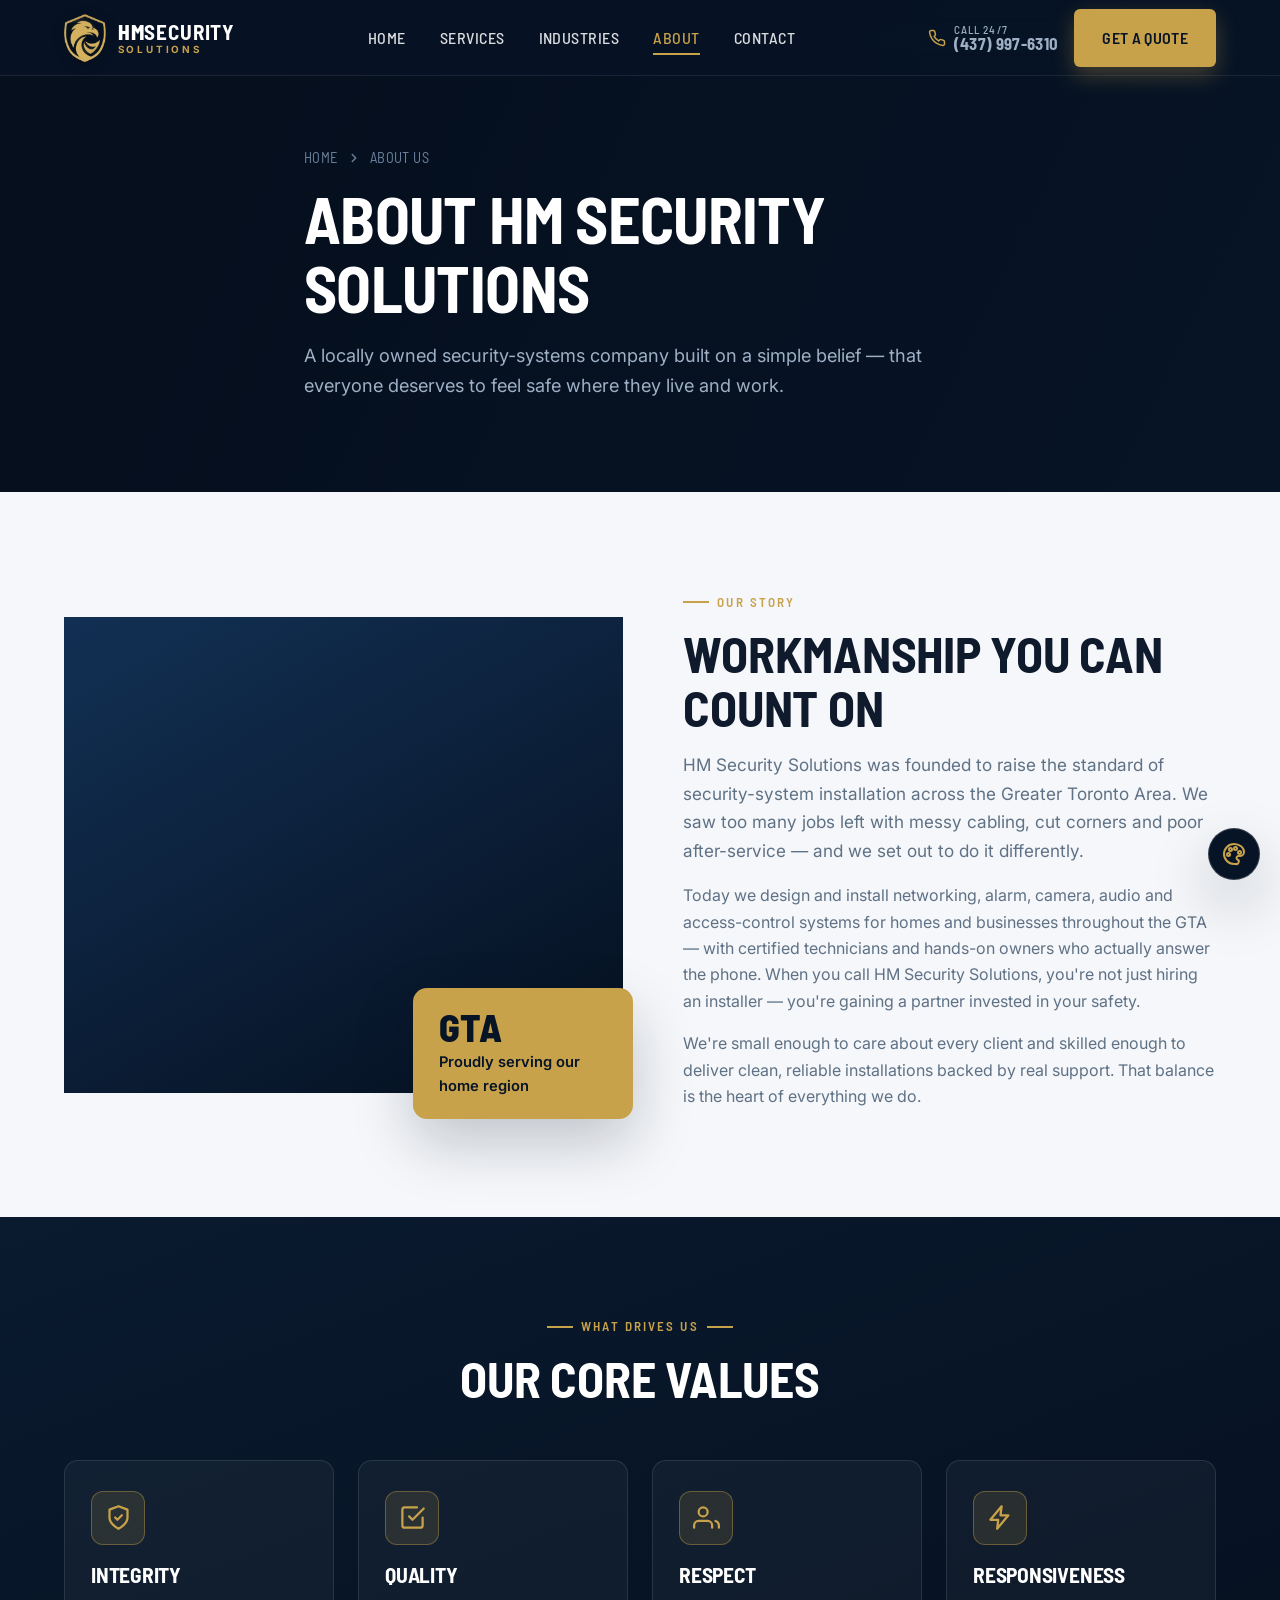
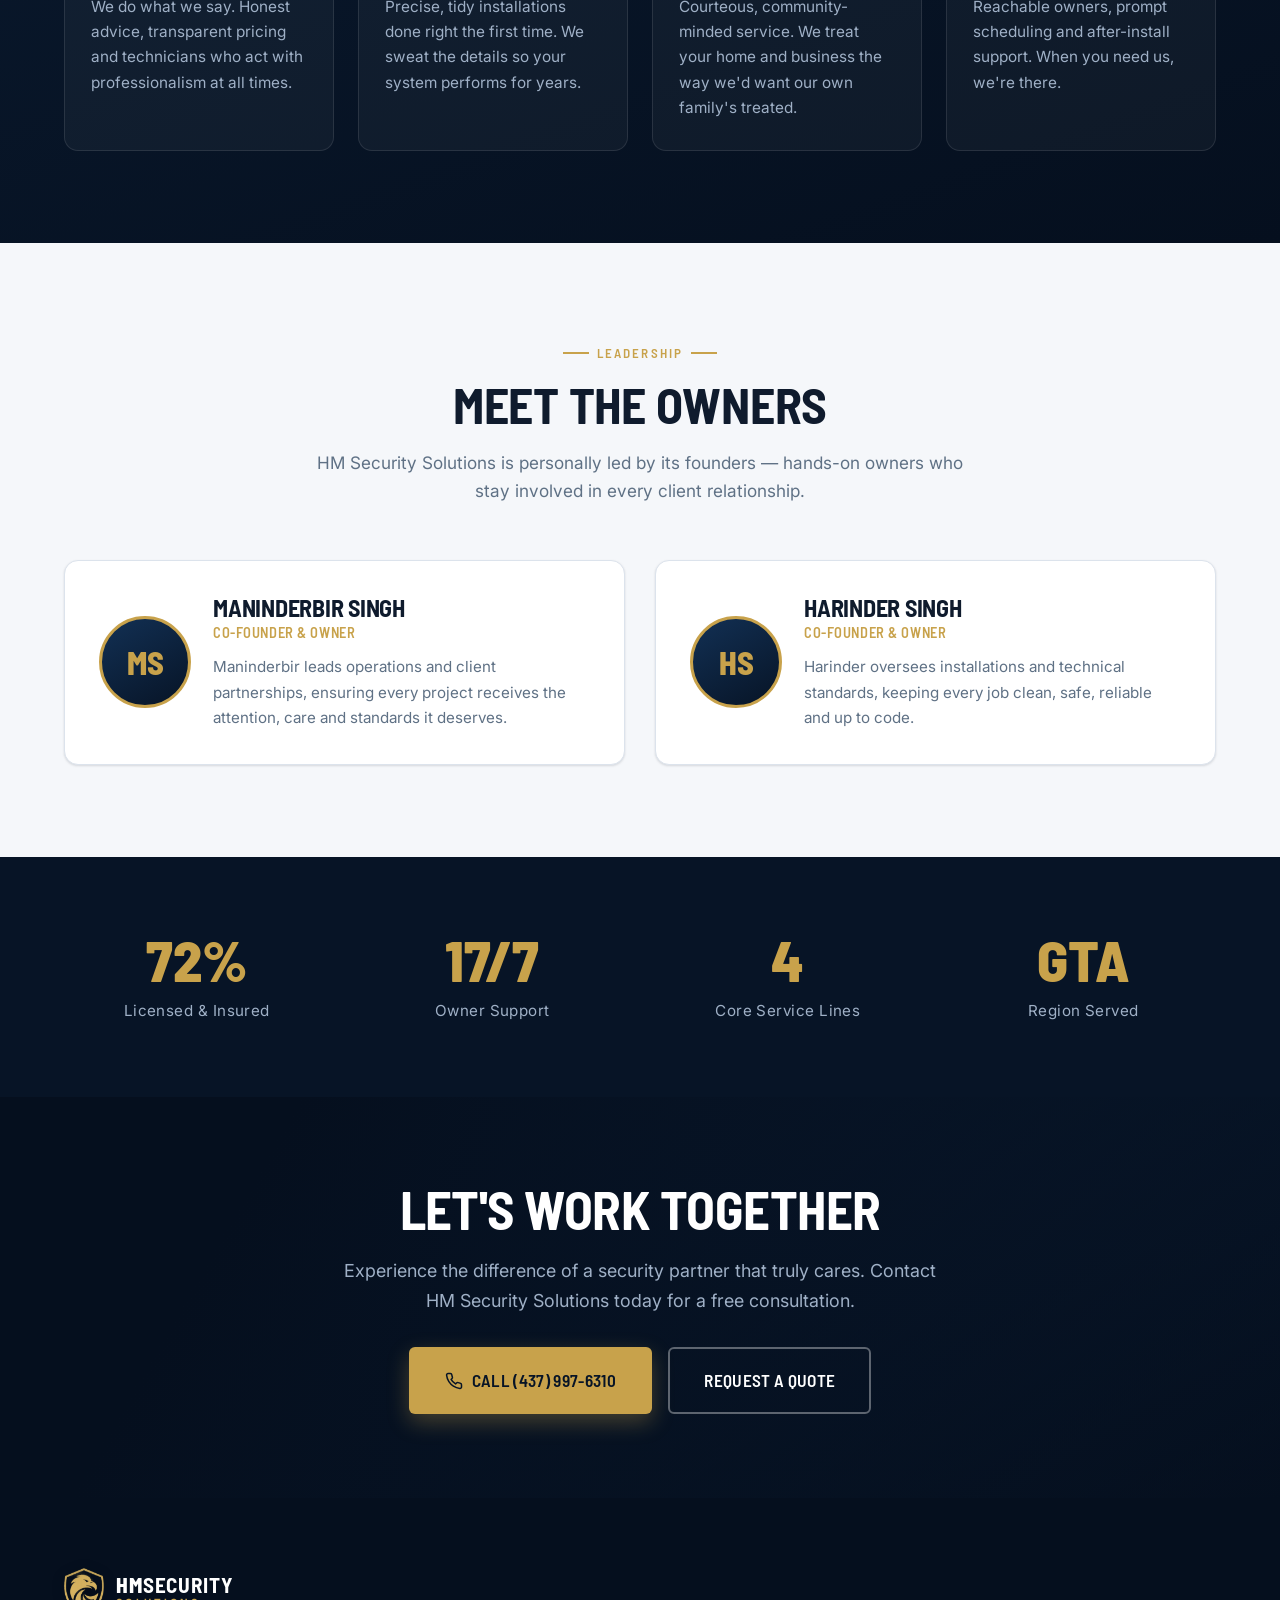
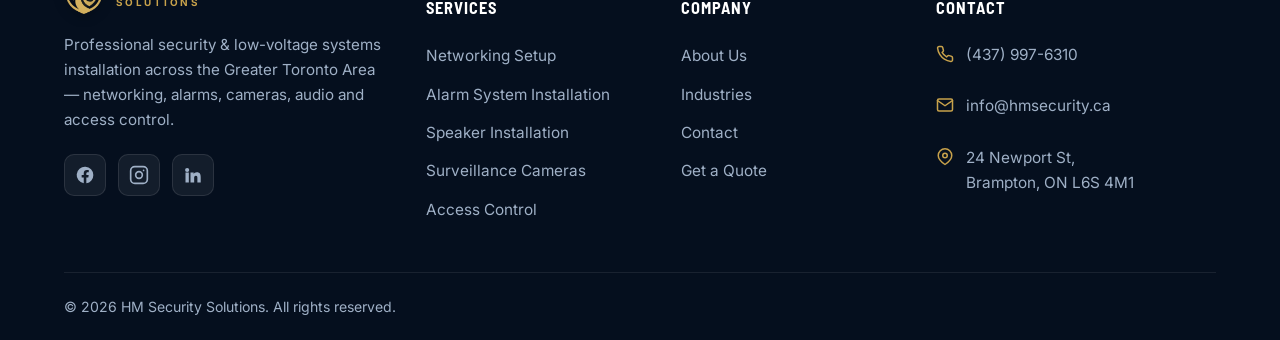
==== commit b079c91f: "Update address to 24 Newport St, Brampton, ON L6S 4M1 Co-Authored-By: Claude Opus 4.8 (1M context) <" ====
--- a/about.html
+++ b/about.html
@@ -151,7 +151,7 @@
         <div class="footer-col"><h5>Contact</h5><ul class="footer-contact">
           <li><svg viewBox="0 0 24 24" fill="none" stroke="currentColor" stroke-width="2" aria-hidden="true"><path d="M22 16.92v3a2 2 0 0 1-2.18 2 19.79 19.79 0 0 1-8.63-3.07 19.5 19.5 0 0 1-6-6 19.79 19.79 0 0 1-3.07-8.67A2 2 0 0 1 4.11 2h3a2 2 0 0 1 2 1.72c.13.96.36 1.9.7 2.81a2 2 0 0 1-.45 2.11L8.09 9.91a16 16 0 0 0 6 6l1.27-1.27a2 2 0 0 1 2.11-.45c.9.34 1.85.57 2.81.7A2 2 0 0 1 22 16.92z" stroke-linecap="round" stroke-linejoin="round"/></svg> <a href="tel:+14379976310">(437) 997-6310</a></li>
           <li><svg viewBox="0 0 24 24" fill="none" stroke="currentColor" stroke-width="2" aria-hidden="true"><rect x="2" y="4" width="20" height="16" rx="2"/><path d="m22 6-10 7L2 6" stroke-linecap="round" stroke-linejoin="round"/></svg> <a href="mailto:info@hmsecurity.ca">info@hmsecurity.ca</a></li>
-          <li><svg viewBox="0 0 24 24" fill="none" stroke="currentColor" stroke-width="2" aria-hidden="true"><path d="M21 10c0 6-9 12-9 12s-9-6-9-12a9 9 0 0 1 18 0z" stroke-linejoin="round"/><circle cx="12" cy="10" r="3"/></svg> 3 Hidden Peak Dr,<br>Brampton, ON L6R 3G6</li>
+          <li><svg viewBox="0 0 24 24" fill="none" stroke="currentColor" stroke-width="2" aria-hidden="true"><path d="M21 10c0 6-9 12-9 12s-9-6-9-12a9 9 0 0 1 18 0z" stroke-linejoin="round"/><circle cx="12" cy="10" r="3"/></svg> 24 Newport St,<br>Brampton, ON L6S 4M1</li>
         </ul></div>
       </div>
       <div class="footer-bottom">
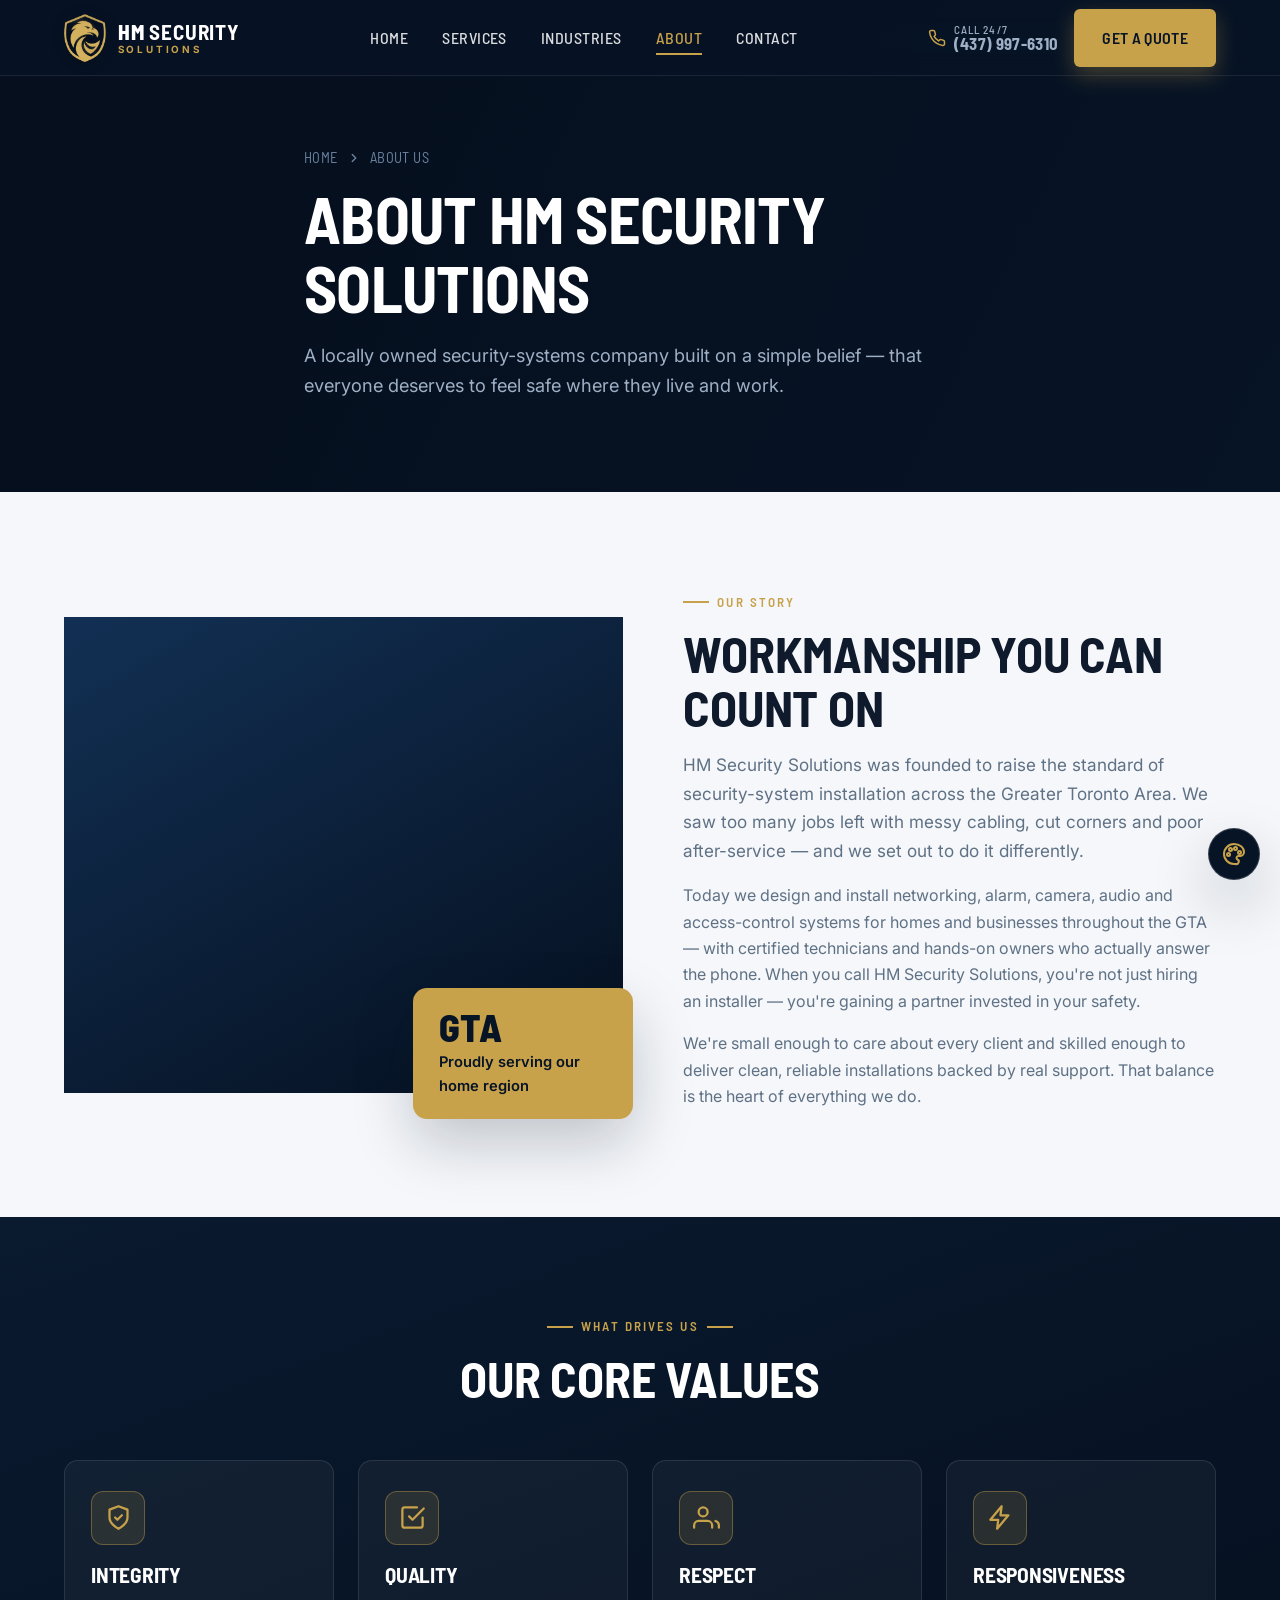
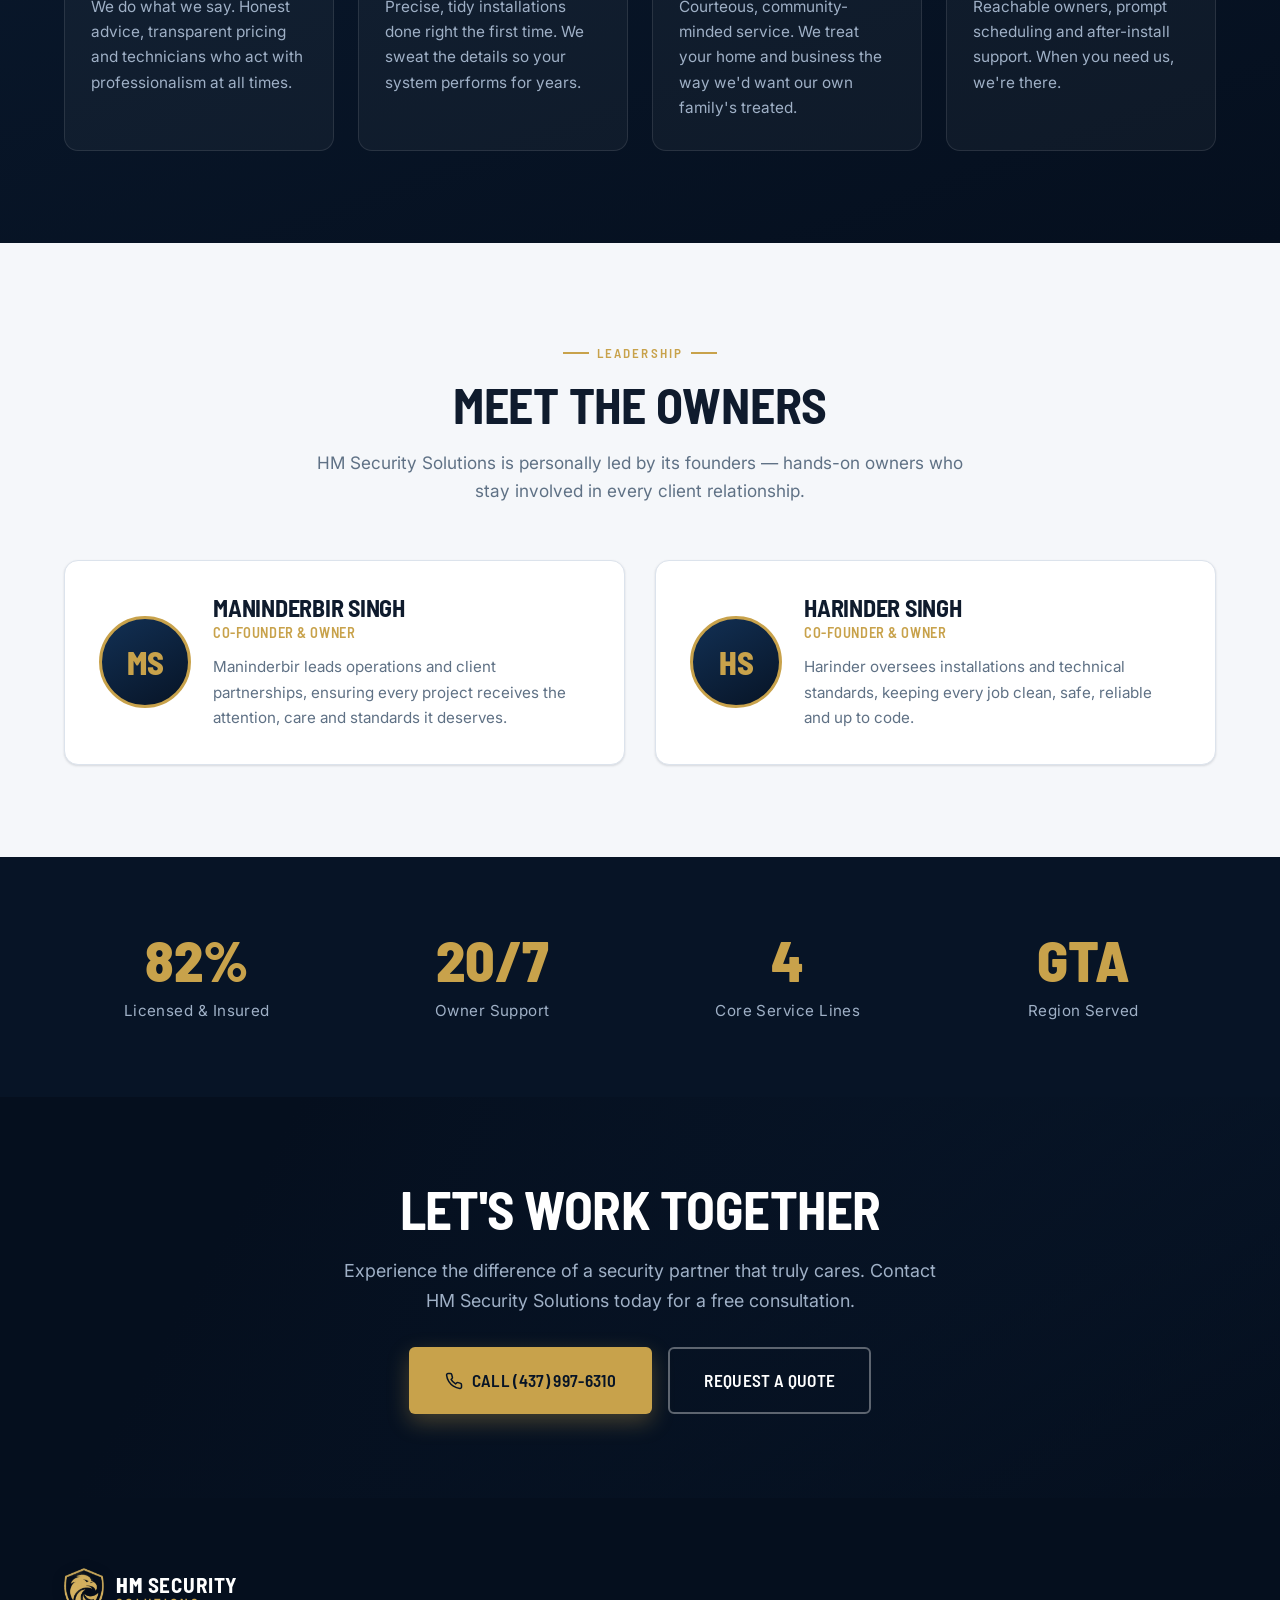
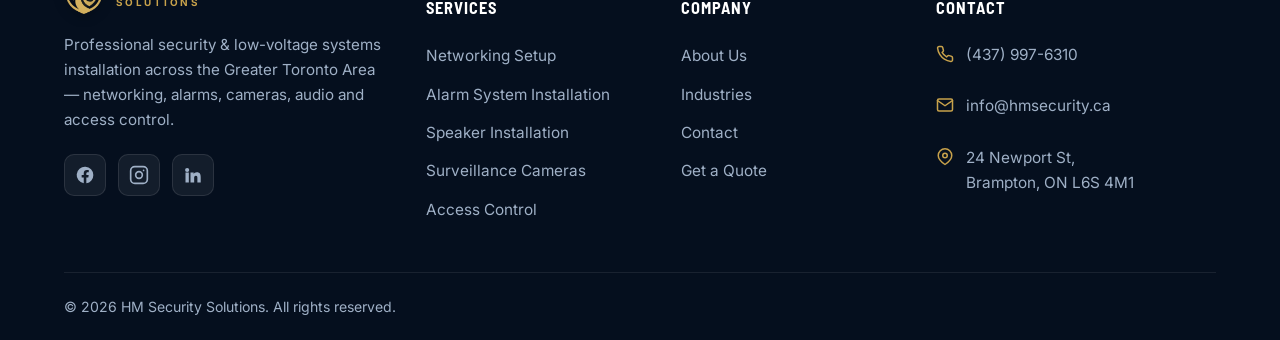
==== commit f14b8217: "Add space in wordmark: HM Security Co-Authored-By: Claude Opus 4.8 (1M context) <noreply@anthropic.c" ====
--- a/about.html
+++ b/about.html
@@ -20,7 +20,7 @@
     <div class="container nav">
       <a class="brand" href="index.html" aria-label="HM Security Solutions home">
         <img class="brand__mark" src="logo-mark.png" alt="HM Security Solutions eagle emblem" width="278" height="320" />
-        <span class="brand__text"><span class="brand__name">HM<b>Security</b></span><span class="brand__tag">Solutions</span></span>
+        <span class="brand__text"><span class="brand__name">HM <b>Security</b></span><span class="brand__tag">Solutions</span></span>
       </a>
       <nav class="nav__links" aria-label="Primary">
         <a href="index.html">Home</a>
@@ -138,7 +138,7 @@
     <div class="container">
       <div class="footer-grid">
         <div class="footer-brand">
-          <a class="brand" href="index.html"><img class="brand__mark" src="logo-mark.png" alt="HM Security Solutions eagle emblem" width="278" height="320" /><span class="brand__text"><span class="brand__name">HM<b>Security</b></span><span class="brand__tag">Solutions</span></span></a>
+          <a class="brand" href="index.html"><img class="brand__mark" src="logo-mark.png" alt="HM Security Solutions eagle emblem" width="278" height="320" /><span class="brand__text"><span class="brand__name">HM <b>Security</b></span><span class="brand__tag">Solutions</span></span></a>
           <p>Professional security &amp; low-voltage systems installation across the Greater Toronto Area — networking, alarms, cameras, audio and access control.</p>
           <div class="footer-social">
             <a href="#" aria-label="Facebook"><svg viewBox="0 0 24 24" fill="currentColor" aria-hidden="true"><path d="M22 12a10 10 0 1 0-11.5 9.9v-7H8v-2.9h2.5V9.8c0-2.5 1.5-3.9 3.8-3.9 1.1 0 2.2.2 2.2.2v2.5h-1.3c-1.2 0-1.6.8-1.6 1.6v1.9h2.8l-.4 2.9h-2.4v7A10 10 0 0 0 22 12z"/></svg></a>
